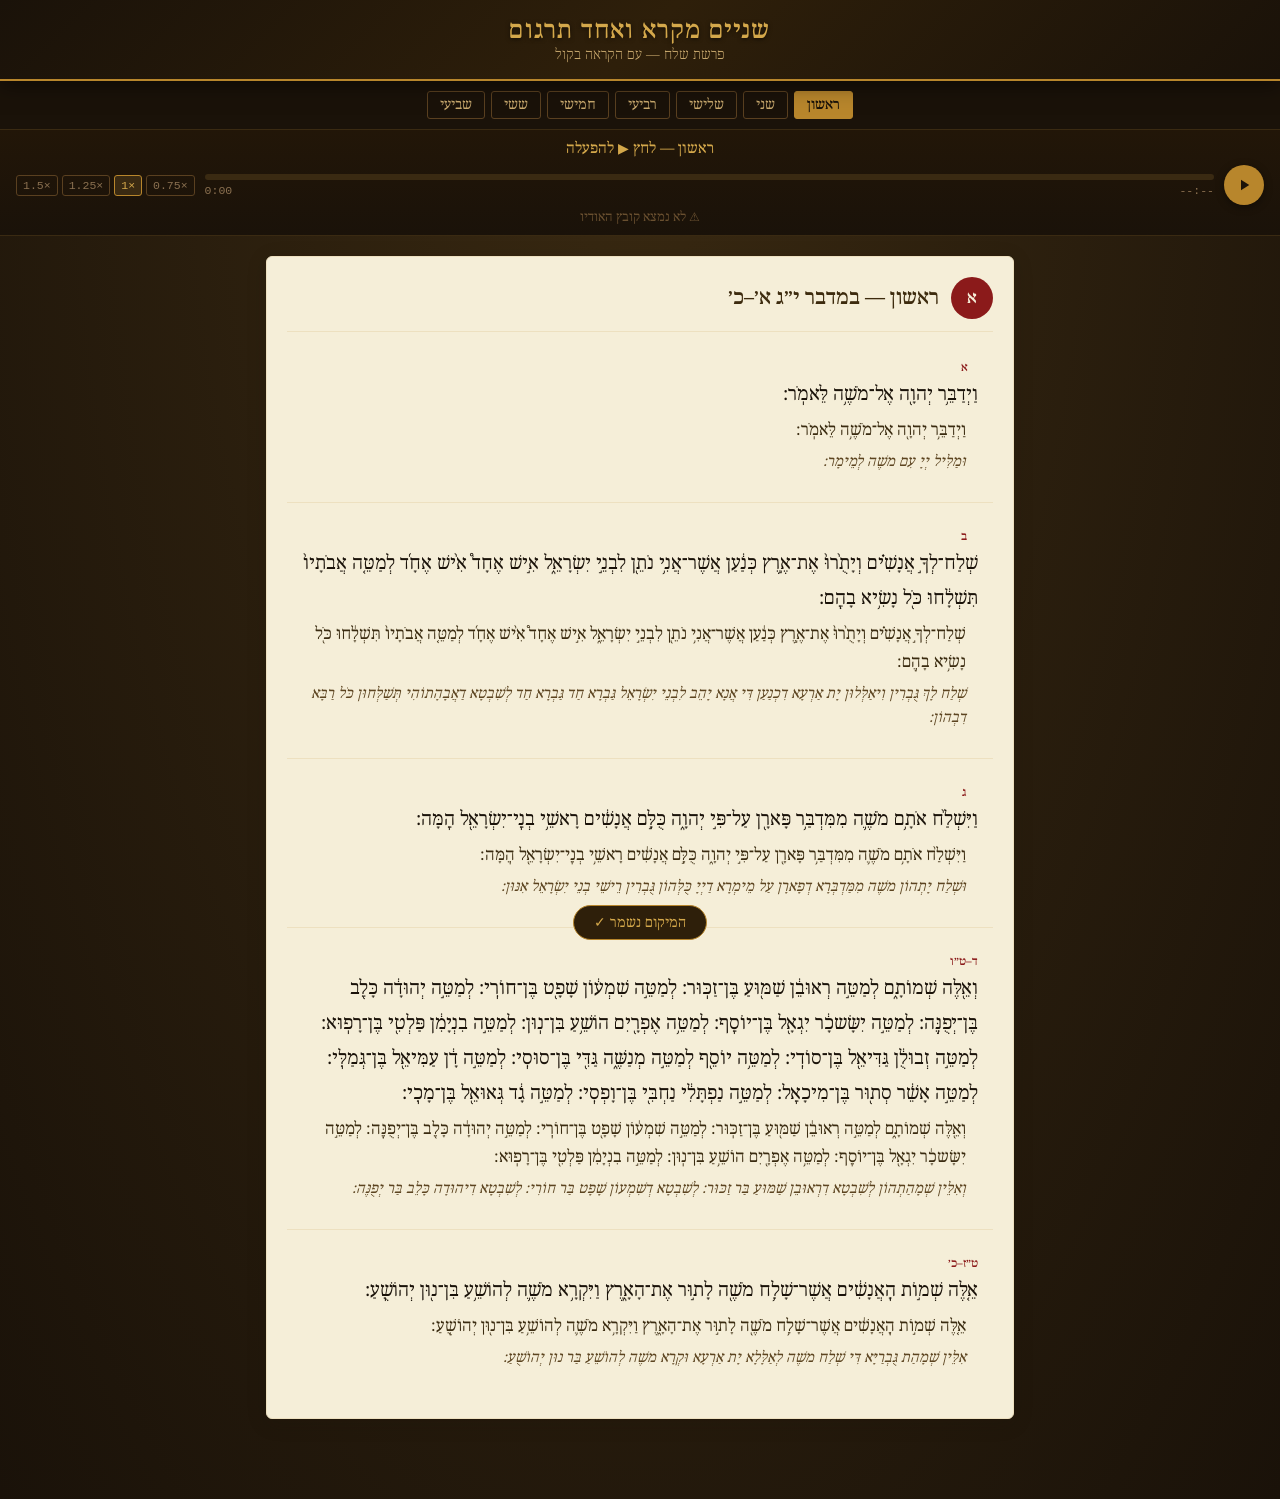
==== index.html @ 4407a615 "Rename shnayim-mikra-shelach.html to index.html" ====
<!DOCTYPE html>
<html lang="he" dir="rtl">
<head>
<meta charset="UTF-8">
<meta name="viewport" content="width=device-width, initial-scale=1.0">
<title>שניים מקרא — פרשת שלח</title>
<link rel="stylesheet" href="style.css">
</head>
<body>

<div class="site-header">
  <h1>שניים מקרא ואחד תרגום</h1>
  <div class="subtitle">פרשת שלח — עם הקראה בקול</div>
</div>

<div class="aliya-nav">
  <button class="aliya-btn active" onclick="selectAliya(1)">ראשון</button>
  <button class="aliya-btn" onclick="selectAliya(2)">שני</button>
  <button class="aliya-btn" onclick="selectAliya(3)">שלישי</button>
  <button class="aliya-btn" onclick="selectAliya(4)">רביעי</button>
  <button class="aliya-btn" onclick="selectAliya(5)">חמישי</button>
  <button class="aliya-btn" onclick="selectAliya(6)">ששי</button>
  <button class="aliya-btn" onclick="selectAliya(7)">שביעי</button>
</div>

<div class="player-bar">
  <div class="player-aliya-label" id="playerLabel">ראשון — לחץ להפעלה</div>
  <div class="player-controls">
    <button class="play-btn" id="playBtn" onclick="togglePlay()">
      <svg width="18" height="18" viewBox="0 0 24 24"><path d="M8 5v14l11-7z"/></svg>
    </button>
    <div class="progress-wrap">
      <div class="progress-track" id="progressTrack" onclick="seekAudio(event)">
        <div class="progress-fill" id="progressFill"></div>
      </div>
      <div class="time-display">
        <span id="currentTime">0:00</span>
        <span id="totalTime">--:--</span>
      </div>
    </div>
    <div class="speed-btns">
      <button class="speed-btn" data-speed="0.75" onclick="setSpeed(0.75)">0.75×</button>
      <button class="speed-btn active" data-speed="1" onclick="setSpeed(1)">1×</button>
      <button class="speed-btn" data-speed="1.25" onclick="setSpeed(1.25)">1.25×</button>
      <button class="speed-btn" data-speed="1.5" onclick="setSpeed(1.5)">1.5×</button>
    </div>
  </div>
  <div class="audio-status" id="audioStatus">בחר עלייה ולחץ על ▶ להתחיל</div>
</div>

<div class="content">

<!-- RISHON -->
<div class="aliya-section active" id="aliya-1">
  <div class="aliya-header">
    <div class="aliya-badge">א</div>
    <div class="aliya-title">ראשון — במדבר י״ג א׳–כ׳</div>
  </div>

  <div class="pasuk">
    <span class="pasuk-num">א</span>
    <div class="mikra-line">וַיְדַבֵּ֥ר יְהוָ֖ה אֶל־מֹשֶׁ֥ה לֵּאמֹֽר׃</div>
    <div class="mikra-line-2">וַיְדַבֵּ֥ר יְהוָ֖ה אֶל־מֹשֶׁ֥ה לֵּאמֹֽר׃</div>
    <div class="targum-line">וּמַלִּיל יְיָ עִם משֶׁה לְמֵימָר:</div>
  </div><div class="divider"></div>

  <div class="pasuk">
    <span class="pasuk-num">ב</span>
    <div class="mikra-line">שְׁלַח־לְךָ֣ אֲנָשִׁ֗ים וְיָתֻ֙רוּ֙ אֶת־אֶ֣רֶץ כְּנַ֔עַן אֲשֶׁר־אֲנִ֥י נֹתֵ֖ן לִבְנֵ֣י יִשְׂרָאֵ֑ל אִ֣ישׁ אֶחָד֩ אִ֨ישׁ אֶחָ֜ד לְמַטֵּ֤ה אֲבֹתָיו֙ תִּשְׁלָ֔חוּ כֹּ֖ל נָשִׂ֥יא בָהֶֽם׃</div>
    <div class="mikra-line-2">שְׁלַח־לְךָ֣ אֲנָשִׁ֗ים וְיָתֻ֙רוּ֙ אֶת־אֶ֣רֶץ כְּנַ֔עַן אֲשֶׁר־אֲנִ֥י נֹתֵ֖ן לִבְנֵ֣י יִשְׂרָאֵ֑ל אִ֣ישׁ אֶחָד֩ אִ֨ישׁ אֶחָ֜ד לְמַטֵּ֤ה אֲבֹתָיו֙ תִּשְׁלָ֔חוּ כֹּ֖ל נָשִׂ֥יא בָהֶֽם׃</div>
    <div class="targum-line">שְׁלַח לָךְ גֻּבְרִין וִיאַלְּלוּן יָת אַרְעָא דִכְנַעַן דִּי אֲנָא יָהֵב לִבְנֵי יִשְׂרָאֵל גַּבְרָא חַד גַּבְרָא חַד לְשִׁבְטָא דַאֲבָהָתוֹהִי תְּשַׁלְּחוּן כֹּל רַבָּא דִבְהוֹן:</div>
  </div><div class="divider"></div>

  <div class="pasuk">
    <span class="pasuk-num">ג</span>
    <div class="mikra-line">וַיִּשְׁלַ֨ח אֹתָ֥ם מֹשֶׁ֛ה מִמִּדְבַּ֥ר פָּארָ֖ן עַל־פִּ֣י יְהוָ֑ה כֻּלָּ֣ם אֲנָשִׁ֔ים רָאשֵׁ֥י בְנֵֽי־יִשְׂרָאֵ֖ל הֵֽמָּה׃</div>
    <div class="mikra-line-2">וַיִּשְׁלַ֨ח אֹתָ֥ם מֹשֶׁ֛ה מִמִּדְבַּ֥ר פָּארָ֖ן עַל־פִּ֣י יְהוָ֑ה כֻּלָּ֣ם אֲנָשִׁ֔ים רָאשֵׁ֥י בְנֵֽי־יִשְׂרָאֵ֖ל הֵֽמָּה׃</div>
    <div class="targum-line">וּשְׁלַח יָתְהוֹן משֶׁה מִמַּדְבְּרָא דְפָארָן עַל מֵימְרָא דַיְיָ כֻּלְּהוֹן גֻּבְרִין רֵישֵׁי בְנֵי יִשְׂרָאֵל אִנּוּן:</div>
  </div><div class="divider"></div>

  <div class="pasuk">
    <span class="pasuk-num">ד–ט״ו</span>
    <div class="mikra-line">וְאֵ֖לֶּה שְׁמוֹתָ֑ם לְמַטֵּ֣ה רְאוּבֵ֔ן שַׁמּ֖וּעַ בֶּן־זַכּֽוּר׃ לְמַטֵּ֣ה שִׁמְע֔וֹן שָׁפָ֖ט בֶּן־חוֹרִֽי׃ לְמַטֵּ֣ה יְהוּדָ֔ה כָּלֵ֖ב בֶּן־יְפֻנֶּֽה׃ לְמַטֵּ֣ה יִשָּׂשכָ֔ר יִגְאָ֖ל בֶּן־יוֹסֵֽף׃ לְמַטֵּ֥ה אֶפְרָ֖יִם הוֹשֵׁ֥עַ בִּן־נֽוּן׃ לְמַטֵּ֣ה בִנְיָמִ֔ן פַּלְטִ֖י בֶּן־רָפֽוּא׃ לְמַטֵּ֣ה זְבוּלֻ֔ן גַּדִּיאֵ֖ל בֶּן־סוֹדִֽי׃ לְמַטֵּ֥ה יוֹסֵ֖ף לְמַטֵּ֣ה מְנַשֶּׁ֑ה גַּדִּ֖י בֶּן־סוּסִֽי׃ לְמַטֵּ֣ה דָ֔ן עַמִּיאֵ֖ל בֶּן־גְּמַלִּֽי׃ לְמַטֵּ֣ה אָשֵׁ֔ר סְת֖וּר בֶּן־מִיכָאֵֽל׃ לְמַטֵּ֣ה נַפְתָּלִ֔י נַחְבִּ֖י בֶּן־וָפְסִֽי׃ לְמַטֵּ֣ה גָ֔ד גְּאוּאֵ֖ל בֶּן־מָכִֽי׃</div>
    <div class="mikra-line-2">וְאֵ֖לֶּה שְׁמוֹתָ֑ם לְמַטֵּ֣ה רְאוּבֵ֔ן שַׁמּ֖וּעַ בֶּן־זַכּֽוּר׃ לְמַטֵּ֣ה שִׁמְע֔וֹן שָׁפָ֖ט בֶּן־חוֹרִֽי׃ לְמַטֵּ֣ה יְהוּדָ֔ה כָּלֵ֖ב בֶּן־יְפֻנֶּֽה׃ לְמַטֵּ֣ה יִשָּׂשכָ֔ר יִגְאָ֖ל בֶּן־יוֹסֵֽף׃ לְמַטֵּ֥ה אֶפְרָ֖יִם הוֹשֵׁ֥עַ בִּן־נֽוּן׃ לְמַטֵּ֣ה בִנְיָמִ֔ן פַּלְטִ֖י בֶּן־רָפֽוּא׃</div>
    <div class="targum-line">וְאִלֵּין שְׁמָהַתְהוֹן לְשִׁבְטָא דִרְאוּבֵן שַׁמּוּעַ בַּר זַכּוּר: לְשִׁבְטָא דְשִׁמְעוֹן שָׁפָט בַּר חוֹרִי: לְשִׁבְטָא דִיהוּדָה כָּלֵב בַּר יְפֻנֶּה:</div>
  </div><div class="divider"></div>

  <div class="pasuk">
    <span class="pasuk-num">ט״ז–כ׳</span>
    <div class="mikra-line">אֵ֚לֶּה שְׁמ֣וֹת הָֽאֲנָשִׁ֔ים אֲשֶׁר־שָׁלַ֥ח מֹשֶׁ֖ה לָת֣וּר אֶת־הָאָ֑רֶץ וַיִּקְרָ֥א מֹשֶׁ֛ה לְהוֹשֵׁ֥עַ בִּן־נ֖וּן יְהוֹשֻֽׁעַ׃</div>
    <div class="mikra-line-2">אֵ֚לֶּה שְׁמ֣וֹת הָֽאֲנָשִׁ֔ים אֲשֶׁר־שָׁלַ֥ח מֹשֶׁ֖ה לָת֣וּר אֶת־הָאָ֑רֶץ וַיִּקְרָ֥א מֹשֶׁ֛ה לְהוֹשֵׁ֥עַ בִּן־נ֖וּן יְהוֹשֻֽׁעַ׃</div>
    <div class="targum-line">אִלֵּין שְׁמָהַת גֻּבְרַיָּא דִּי שְׁלַח משֶׁה לְאַלָּלָא יָת אַרְעָא וּקְרָא משֶׁה לְהוֹשֵׁעַ בַּר נוּן יְהוֹשֻׁעַ:</div>
  </div>
</div>

<!-- SHENI -->
<div class="aliya-section" id="aliya-2">
  <div class="aliya-header">
    <div class="aliya-badge">ב</div>
    <div class="aliya-title">שני — במדבר י״ג כ״א–ל״ג</div>
  </div>
  <div class="pasuk">
    <span class="pasuk-num">כ״א</span>
    <div class="mikra-line">וַֽיַּעֲל֖וּ וַיָּתֻ֣רוּ אֶת־הָאָ֑רֶץ מִמִּדְבַּר־צִ֥ן עַד־רְחֹ֖ב לְבֹ֥א חֲמָֽת׃</div>
    <div class="mikra-line-2">וַֽיַּעֲל֖וּ וַיָּתֻ֣רוּ אֶת־הָאָ֑רֶץ מִמִּדְבַּר־צִ֥ן עַד־רְחֹ֖ב לְבֹ֥א חֲמָֽת׃</div>
    <div class="targum-line">וּסְלִיקוּ וְאַלִּילוּ יָת אַרְעָא מִמַּדבְּרָא דְצִין עַד רְחוֹב לִמְטֵי חֲמָת:</div>
  </div><div class="divider"></div>
  <div class="pasuk">
    <span class="pasuk-num">כ״ב–כ״ד</span>
    <div class="mikra-line">וַיַּעֲל֣וּ בַנֶּגֶב֮ וַיָּבֹ֣א עַד־חֶבְרוֹן֒ וְשָׁ֤ם אֲחִימַן֙ שֵׁשַׁ֣י וְתַלְמַ֔י יְלִידֵ֖י הָעֲנָ֑ק וְחֶבְר֗וֹן שֶׁ֤בַע שָׁנִים֙ נִבְנְתָ֔ה לִפְנֵ֖י צֹ֥עַן מִצְרָֽיִם׃</div>
    <div class="mikra-line-2">וַיַּעֲל֣וּ בַנֶּגֶב֮ וַיָּבֹ֣א עַד־חֶבְרוֹן֒ וְשָׁ֤ם אֲחִימַן֙ שֵׁשַׁ֣י וְתַלְמַ֔י יְלִידֵ֖י הָעֲנָ֑ק וְחֶבְר֗וֹן שֶׁ֤בַע שָׁנִים֙ נִבְנְתָ֔ה לִפְנֵ֖י צֹ֥עַן מִצְרָֽיִם׃</div>
    <div class="targum-line">וּסְלִיקוּ בִדְרוֹמָא וַאֲתָא עַד חֶבְרוֹן וְתַמָּן אֲחִימָן שֵׁשַׁי וְתַלְמַי בְּנֵי גִּבָּרַיָּא וְחֶבְרוֹן שְׁבַע שְׁנִין אִתְבְּנִיאַת קֳדָם טָנַס דְּמִצְרָיִם:</div>
  </div><div class="divider"></div>
  <div class="pasuk">
    <span class="pasuk-num">כ״ה–ל״ג</span>
    <div class="mikra-line">וַיָּשֻׁ֖בוּ מִתּ֣וּר הָאָ֑רֶץ מִקֵּ֖ץ אַרְבָּעִ֥ים יֽוֹם׃ וַיֵּלְכ֡וּ וַיָּבֹאוּ֩ אֶל־מֹשֶׁ֨ה וְאֶֽל־אַהֲרֹ֜ן... וַיְסַפְּרוּ־לוֹ֙ וַיֹּ֣אמְר֔וּ בָּ֕אנוּ אֶל־הָאָ֖רֶץ אֲשֶׁ֣ר שְׁלַחְתָּ֑נוּ וְ֠גַם זָבַ֨ת חָלָ֥ב וּדְבַ֛שׁ הִ֖וא וְזֶה־פִּרְיָֽהּ׃</div>
    <div class="mikra-line-2">וַיָּשֻׁ֖בוּ מִתּ֣וּר הָאָ֑רֶץ מִקֵּ֖ץ אַרְבָּעִ֥ים יֽוֹם׃</div>
    <div class="targum-line">וְתָבוּ מִלְּאַלָּלָא יָת אַרְעָא מִסּוֹף אַרְבְּעִין יוֹמִין:</div>
  </div>
</div>

<!-- SHLISHI -->
<div class="aliya-section" id="aliya-3">
  <div class="aliya-header">
    <div class="aliya-badge">ג</div>
    <div class="aliya-title">שלישי — במדבר י״ד א׳–כ״ה</div>
  </div>
  <div class="pasuk">
    <span class="pasuk-num">א–ה</span>
    <div class="mikra-line">וַתִּשָּׂא֙ כָּל־הָ֣עֵדָ֔ה וַֽיִּתְּנ֖וּ אֶת־קוֹלָ֑ם וַיִּבְכּ֥וּ הָעָ֖ם בַּלַּ֥יְלָה הַהֽוּא׃ וַיִּלֹּ֙נוּ֙ עַל־מֹשֶׁ֣ה וְעַֽל־אַהֲרֹ֔ן כֹּ֖ל בְּנֵ֣י יִשְׂרָאֵ֑ל...</div>
    <div class="mikra-line-2">וַתִּשָּׂא֙ כָּל־הָ֣עֵדָ֔ה וַֽיִּתְּנ֖וּ אֶת־קוֹלָ֑ם וַיִּבְכּ֥וּ הָעָ֖ם בַּלַּ֥יְלָה הַהֽוּא׃</div>
    <div class="targum-line">וַאֲרִימַת כָּל כְּנִשְׁתָּא וִיהָבוּ יָת קָלְהוֹן וּבְכוֹ עַמָּא בְּלֵילְיָא הַהוּא:</div>
  </div><div class="divider"></div>
  <div class="pasuk">
    <span class="pasuk-num">ו–י</span>
    <div class="mikra-line">וִיהוֹשֻׁ֣עַ בִּן־נ֗וּן וְכָלֵב֙ בֶּן־יְפֻנֶּ֔ה מִן־הַתָּרִ֖ים אֶת־הָאָ֑רֶץ קָרְע֖וּ בִּגְדֵיהֶֽם׃ וַיֹּ֣אמְר֔וּ אֶל־כָּל־עֲדַ֥ת בְּנֵֽי־יִשְׂרָאֵ֖ל לֵאמֹ֑ר הָאָ֗רֶץ אֲשֶׁ֨ר עָבַ֤רְנוּ בָהּ֙ לָת֣וּר אֹתָ֔הּ טוֹבָ֥ה הָאָ֖רֶץ מְאֹ֥ד מְאֹֽד׃</div>
    <div class="mikra-line-2">וִיהוֹשֻׁ֣עַ בִּן־נ֗וּן וְכָלֵב֙ בֶּן־יְפֻנֶּ֔ה מִן־הַתָּרִ֖ים אֶת־הָאָ֑רֶץ קָרְע֖וּ בִּגְדֵיהֶֽם׃</div>
    <div class="targum-line">וִיהוֹשֻׁעַ בַּר נוּן וְכָלֵב בַּר יְפֻנֶּה מִן מְאַלֲּלֵי יָת אַרְעָא בְּזָעוּ לְבוּשֵׁיהוֹן:</div>
  </div><div class="divider"></div>
  <div class="pasuk">
    <span class="pasuk-num">ח–כ״ה</span>
    <div class="mikra-line">אִם־חָפֵ֥ץ בָּ֙נוּ֙ יְהוָ֔ה וְהֵבִ֤יא אֹתָ֙נוּ֙ אֶל־הָאָ֣רֶץ הַזֹּ֔את וּנְתָנָ֖הּ לָ֑נוּ אֶ֕רֶץ אֲשֶׁר־הִ֛וא זָבַ֥ת חָלָ֖ב וּדְבָֽשׁ׃ אַ֣ךְ בַּֽיהוָה֮ אַל־תִּמְרֹדוּ֒ וְאַתֶּ֗ם אַל־תִּֽירְאוּ֙ אֶת־עַ֣ם הָאָ֔רֶץ כִּ֥י לַחְמֵ֖נוּ הֵ֑ם...</div>
    <div class="mikra-line-2">אִם־חָפֵ֥ץ בָּ֙נוּ֙ יְהוָ֔ה וְהֵבִ֤יא אֹתָ֙נוּ֙ אֶל־הָאָ֣רֶץ הַזֹּ֔את...</div>
    <div class="targum-line">אִם רַעֲוָא בָנָא קֳדָם יְיָ וְיָעֵל יָתָנָא לְאַרְעָא הָדָא...</div>
  </div>
</div>

<!-- REVI'I -->
<div class="aliya-section" id="aliya-4">
  <div class="aliya-header">
    <div class="aliya-badge">ד</div>
    <div class="aliya-title">רביעי — במדבר י״ד כ״ו–ל״ח</div>
  </div>
  <div class="pasuk">
    <span class="pasuk-num">כ״ו–ל״ה</span>
    <div class="mikra-line">וַיְדַבֵּ֣ר יְהוָ֔ה אֶל־מֹשֶׁ֥ה וְאֶֽל־אַהֲרֹ֖ן לֵאמֹֽר׃ עַד־מָתַ֗י לָעֵדָ֤ה הָֽרָעָה֙ הַזֹּ֔את אֲשֶׁ֛ר הֵ֥מָּה מַלִּינִ֖ים עָלָ֑י... בַּמִּדְבָּ֣ר הַ֠זֶּה יִפְּל֨וּ פִגְרֵיכֶ֜ם...</div>
    <div class="mikra-line-2">וַיְדַבֵּ֣ר יְהוָ֔ה אֶל־מֹשֶׁ֥ה וְאֶֽל־אַהֲרֹ֖ן לֵאמֹֽר׃</div>
    <div class="targum-line">וּמַלִּיל יְיָ עִם משֶׁה וְעִם אַהֲרֹן לְמֵימַר:</div>
  </div><div class="divider"></div>
  <div class="pasuk">
    <span class="pasuk-num">ל״ו–ל״ח</span>
    <div class="mikra-line">וְהָ֣אֲנָשִׁ֔ים אֲשֶׁר־שָׁלַ֥ח מֹשֶׁ֖ה לָת֣וּר אֶת־הָאָ֑רֶץ וַיָּמֻ֙תוּ֙ הָֽאֲנָשִׁ֔ים מוֹצִאֵ֥י דִבַּת־הָאָ֖רֶץ רָעָ֑ה בַּמַּגֵּפָ֖ה לִפְנֵ֥י יְהוָֽה׃ וִיהוֹשֻׁ֣עַ בִּן־נ֔וּן וְכָלֵ֖ב בֶּן־יְפֻנֶּ֑ה חָיוּ֙ מִן־הָאֲנָשִׁ֣ים הָהֵ֔ם הַֽהֹלְכִ֖ים לָת֥וּר אֶת־הָאָֽרֶץ׃</div>
    <div class="mikra-line-2">וַיָּמֻ֙תוּ֙ הָֽאֲנָשִׁ֔ים מוֹצִאֵ֥י דִבַּת־הָאָ֖רֶץ רָעָ֑ה בַּמַּגֵּפָ֖ה לִפְנֵ֥י יְהוָֽה׃</div>
    <div class="targum-line">וּמִיתוּ גֻּבְרַיָּא דְּאַפִּיקוּ שׁוּם בִּישׁ עַל אַרְעָא בְּמוֹתָנָא קֳדָם יְיָ:</div>
  </div>
</div>

<!-- CHAMISHI -->
<div class="aliya-section" id="aliya-5">
  <div class="aliya-header">
    <div class="aliya-badge">ה</div>
    <div class="aliya-title">חמישי — במדבר י״ד ל״ט — ט״ו כ״ד</div>
  </div>
  <div class="pasuk">
    <span class="pasuk-num">ל״ט–מ״ה</span>
    <div class="mikra-line">וַיְדַבֵּ֣ר מֹשֶׁ֔ה אֶת־הַדְּבָרִ֖ים הָאֵ֑לֶּה אֶל־כָּל־בְּנֵ֣י יִשְׂרָאֵ֔ל וַיִּתְאַבְּל֥וּ הָעָ֖ם מְאֹֽד׃... וַיַּעְפִּ֗לוּ לַעֲלוֹת֙ אֶל־רֹ֣אשׁ הָהָ֔ר וַאֲר֤וֹן בְּרִית־יְהוָה֙ וּמֹשֶׁ֔ה לֹא־מָ֖שׁוּ מִקֶּ֥רֶב הַֽמַּחֲנֶֽה׃</div>
    <div class="mikra-line-2">וַיְדַבֵּ֣ר מֹשֶׁ֔ה אֶת־הַדְּבָרִ֖ים הָאֵ֑לֶּה אֶל־כָּל־בְּנֵ֣י יִשְׂרָאֵ֔ל...</div>
    <div class="targum-line">וְמַלֵּיל משֶׁה יָת פִּתְגָמַיָּא הָאִלֵּין עִם כָּל בְּנֵי יִשְׂרָאֵל...</div>
  </div>
</div>

<!-- SHISHI -->
<div class="aliya-section" id="aliya-6">
  <div class="aliya-header">
    <div class="aliya-badge">ו</div>
    <div class="aliya-title">ששי — במדבר ט״ו א׳–ט״ז</div>
  </div>
  <div class="pasuk">
    <span class="pasuk-num">א–ג</span>
    <div class="mikra-line">וַיְדַבֵּ֥ר יְהוָ֖ה אֶל־מֹשֶׁ֥ה לֵּאמֹֽר׃ דַּבֵּ֞ר אֶל־בְּנֵ֣י יִשְׂרָאֵ֗ל וְאָמַרְתָּ֤ אֲלֵהֶם֙ כִּ֣י תָבֹ֔אוּ אֶל־אֶ֣רֶץ מוֹשְׁבֹתֵיכֶ֔ם אֲשֶׁ֥ר אֲנִ֖י נֹתֵ֣ן לָכֶ֑ם׃</div>
    <div class="mikra-line-2">וַיְדַבֵּ֥ר יְהוָ֖ה אֶל־מֹשֶׁ֥ה לֵּאמֹֽר׃ דַּבֵּ֞ר אֶל־בְּנֵ֣י יִשְׂרָאֵ֗ל...</div>
    <div class="targum-line">וּמַלִּיל יְיָ עִם משֶׁה לְמֵימַר: מַלֵּיל עִם בְּנֵי יִשְׂרָאֵל וְתֵימַר לְהוֹן אֲרֵי תֵעֲלוּן לְאַרְעָא דְּמוֹתְּבֵיכוֹן דַּאֲנָא יָהֵב לְכוֹן:</div>
  </div>
</div>

<!-- SHEVI'I -->
<div class="aliya-section" id="aliya-7">
  <div class="aliya-header">
    <div class="aliya-badge">ז</div>
    <div class="aliya-title">שביעי — במדבר ט״ו י״ז–מ״א</div>
  </div>
  <div class="pasuk">
    <span class="pasuk-num">ל״ז–מ״א</span>
    <div class="mikra-line">וַיֹּ֥אמֶר יְהוָ֖ה אֶל־מֹשֶׁ֥ה לֵּאמֹֽר׃ דַּבֵּר֙ אֶל־בְּנֵ֣י יִשְׂרָאֵ֔ל וְאָמַרְתָּ֣ אֲלֵהֶ֔ם וְעָשׂ֨וּ לָהֶ֥ם צִיצִ֛ת עַל־כַּנְפֵ֥י בִגְדֵיהֶ֖ם לְדֹרֹתָ֑ם... אֲנִ֞י יְהוָ֣ה אֱלֹהֵיכֶ֗ם אֲשֶׁ֨ר הוֹצֵ֤אתִי אֶתְכֶם֙ מֵאֶ֣רֶץ מִצְרַ֔יִם לִהְי֥וֹת לָכֶ֖ם לֵאלֹהִ֑ים אֲנִ֖י יְהוָ֥ה אֱלֹהֵיכֶֽם׃</div>
    <div class="mikra-line-2">וַיֹּ֥אמֶר יְהוָ֖ה אֶל־מֹשֶׁ֥ה לֵּאמֹֽר׃ דַּבֵּר֙ אֶל־בְּנֵ֣י יִשְׂרָאֵ֔ל וְעָשׂ֨וּ לָהֶ֥ם צִיצִ֛ת...</div>
    <div class="targum-line">וַאֲמַר יְיָ לְמשֶׁה לְמֵימַר: מַלֵּיל עִם בְּנֵי יִשְׂרָאֵל וְתֵימַר לְהוֹן וְיַעְבְּדוּן לְהוֹן צִיצִית...</div>
  </div>
</div>

</div><!-- /content -->

<div class="toast" id="toast">המיקום נשמר ✓</div>

<audio id="audioEl" preload="none"></audio>

<script src="app.js"></script>
</body>
</html>
---- style.css ----
@import url('https://fonts.googleapis.com/css2?family=Frank+Ruhl+Libre:wght@300;400;500;700&family=Noto+Serif+Hebrew:wght@300;400;600&display=swap');

:root {
  --parchment: #F5EED8;
  --parchment-dark: #EDE0C0;
  --ink: #1A1209;
  --ink-mid: #3D2B0E;
  --gold: #B8862C;
  --gold-light: #D4A84B;
  --crimson: #8B1A1A;
  --shadow: rgba(26,18,9,0.15);
}

* { box-sizing: border-box; margin: 0; padding: 0; }

body {
  background: #2A1F0E;
  background-image: radial-gradient(ellipse at top, #3A2A12 0%, #1A1209 100%);
  min-height: 100vh;
  font-family: 'Noto Serif Hebrew', 'Frank Ruhl Libre', serif;
  color: var(--ink);
}

/* HEADER */
.site-header {
  background: linear-gradient(135deg, #1A1209 0%, #2E1F0A 50%, #1A1209 100%);
  border-bottom: 2px solid var(--gold);
  padding: 16px 20px;
  text-align: center;
  position: sticky;
  top: 0;
  z-index: 100;
  box-shadow: 0 4px 20px rgba(0,0,0,0.5);
}

.site-header h1 {
  color: var(--gold-light);
  font-size: 1.5rem;
  font-weight: 600;
  letter-spacing: 0.05em;
  text-shadow: 0 1px 4px rgba(0,0,0,0.6);
}

.site-header .subtitle {
  color: #C9A96E;
  font-size: 0.85rem;
  margin-top: 2px;
  font-weight: 300;
}

/* ALIYA NAV */
.aliya-nav {
  display: flex;
  justify-content: center;
  gap: 6px;
  flex-wrap: wrap;
  padding: 10px 16px;
  background: #1A1209;
  border-bottom: 1px solid #3A2A12;
}

.aliya-btn {
  background: transparent;
  border: 1px solid #5A4020;
  color: #C9A96E;
  padding: 5px 12px;
  border-radius: 3px;
  cursor: pointer;
  font-family: inherit;
  font-size: 0.85rem;
  transition: all 0.2s;
}

.aliya-btn:hover {
  background: #2E1F0A;
  border-color: var(--gold);
  color: var(--gold-light);
}

.aliya-btn.active {
  background: var(--gold);
  border-color: var(--gold);
  color: #1A1209;
  font-weight: 600;
}

/* AUDIO PLAYER */
.player-bar {
  background: linear-gradient(180deg, #221608 0%, #1A1209 100%);
  border-bottom: 1px solid #3A2A12;
  padding: 10px 16px;
  position: sticky;
  top: 80px;
  z-index: 90;
}

.player-aliya-label {
  color: var(--gold-light);
  font-size: 0.9rem;
  font-weight: 500;
  margin-bottom: 8px;
  text-align: center;
}

.player-controls {
  display: flex;
  align-items: center;
  gap: 10px;
}

.play-btn {
  width: 40px;
  height: 40px;
  border-radius: 50%;
  background: var(--gold);
  border: none;
  cursor: pointer;
  display: flex;
  align-items: center;
  justify-content: center;
  flex-shrink: 0;
  transition: all 0.2s;
  box-shadow: 0 2px 8px rgba(0,0,0,0.4);
}

.play-btn:hover { background: var(--gold-light); transform: scale(1.05); }
.play-btn:active { transform: scale(0.95); }

.play-btn svg { fill: #1A1209; }

.progress-wrap {
  flex: 1;
  display: flex;
  flex-direction: column;
  gap: 4px;
}

.progress-track {
  width: 100%;
  height: 6px;
  background: #3A2A12;
  border-radius: 3px;
  cursor: pointer;
  position: relative;
}

.progress-fill {
  height: 100%;
  background: linear-gradient(90deg, var(--gold), var(--gold-light));
  border-radius: 3px;
  width: 0%;
  transition: width 0.1s linear;
  pointer-events: none;
}

.time-display {
  display: flex;
  justify-content: space-between;
  color: #8A7050;
  font-size: 0.72rem;
  font-family: monospace;
  direction: ltr;
}

.speed-btns {
  display: flex;
  gap: 4px;
  flex-shrink: 0;
}

.speed-btn {
  background: transparent;
  border: 1px solid #5A4020;
  color: #8A7050;
  padding: 3px 6px;
  border-radius: 3px;
  cursor: pointer;
  font-size: 0.72rem;
  font-family: monospace;
  direction: ltr;
  transition: all 0.2s;
}

.speed-btn.active, .speed-btn:hover {
  background: #3A2A12;
  border-color: var(--gold);
  color: var(--gold-light);
}

.audio-status {
  text-align: center;
  color: #6A5030;
  font-size: 0.78rem;
  margin-top: 4px;
}

/* CONTENT */
.content {
  max-width: 780px;
  margin: 0 auto;
  padding: 20px 16px 60px;
}

.aliya-section {
  display: none;
  background: var(--parchment);
  border-radius: 6px;
  padding: 20px;
  margin-bottom: 20px;
  box-shadow: 0 4px 20px var(--shadow);
  border: 1px solid var(--parchment-dark);
  position: relative;
}

.aliya-section.active { display: block; }

.aliya-header {
  display: flex;
  align-items: center;
  gap: 12px;
  margin-bottom: 16px;
  padding-bottom: 12px;
  border-bottom: 1px solid var(--parchment-dark);
}

.aliya-badge {
  width: 42px;
  height: 42px;
  border-radius: 50%;
  background: var(--crimson);
  color: #F5EED8;
  display: flex;
  align-items: center;
  justify-content: center;
  font-weight: 700;
  font-size: 1rem;
  flex-shrink: 0;
}

.aliya-title {
  font-size: 1.25rem;
  font-weight: 600;
  color: var(--ink-mid);
}

/* PASUK */
.pasuk {
  margin-bottom: 18px;
  padding: 10px 12px;
  border-right: 3px solid transparent;
  border-radius: 3px;
  transition: border-color 0.2s, background 0.2s;
}

.pasuk:hover {
  background: rgba(184,134,44,0.06);
  border-right-color: var(--gold-light);
}

.pasuk-num {
  display: inline-block;
  width: 28px;
  height: 20px;
  line-height: 20px;
  text-align: center;
  font-size: 0.7rem;
  color: var(--crimson);
  font-weight: 600;
  vertical-align: middle;
  margin-left: 4px;
}

.mikra-line {
  font-size: 1.15rem;
  line-height: 1.9;
  color: var(--ink);
  margin-bottom: 4px;
}

.mikra-line-2 {
  font-size: 1.0rem;
  line-height: 1.8;
  color: #3A2B10;
  margin-bottom: 4px;
  padding-right: 12px;
}

.targum-line {
  font-size: 0.88rem;
  line-height: 1.7;
  color: #5C4420;
  padding-right: 12px;
  font-style: italic;
}

.divider {
  height: 1px;
  background: var(--parchment-dark);
  margin: 14px 0;
}

/* Badges for aliyot colors */
.aliya-section:nth-child(1) .aliya-badge { background: #8B1A1A; }
.aliya-section:nth-child(2) .aliya-badge { background: #1A5C8B; }
.aliya-section:nth-child(3) .aliya-badge { background: #1A7A3A; }
.aliya-section:nth-child(4) .aliya-badge { background: #6B2D8B; }
.aliya-section:nth-child(5) .aliya-badge { background: #8B5E1A; }
.aliya-section:nth-child(6) .aliya-badge { background: #1A6B6B; }
.aliya-section:nth-child(7) .aliya-badge { background: #4A1A8B; }

/* Saved position toast */
.toast {
  position: fixed;
  bottom: 20px;
  left: 50%;
  transform: translateX(-50%) translateY(60px);
  background: #2E1F0A;
  border: 1px solid var(--gold);
  color: var(--gold-light);
  padding: 8px 20px;
  border-radius: 20px;
  font-size: 0.85rem;
  transition: transform 0.3s;
  z-index: 200;
  white-space: nowrap;
}
.toast.show { transform: translateX(-50%) translateY(0); }

/* Auto-play badge */
.auto-badge {
  position: absolute;
  top: 12px;
  left: 12px;
  background: rgba(26,122,58,0.15);
  border: 1px solid rgba(26,122,58,0.4);
  color: #1A7A3A;
  font-size: 0.7rem;
  padding: 2px 8px;
  border-radius: 10px;
}

@media (max-width: 480px) {
  .mikra-line { font-size: 1.05rem; }
  .speed-btns { display: none; }
}
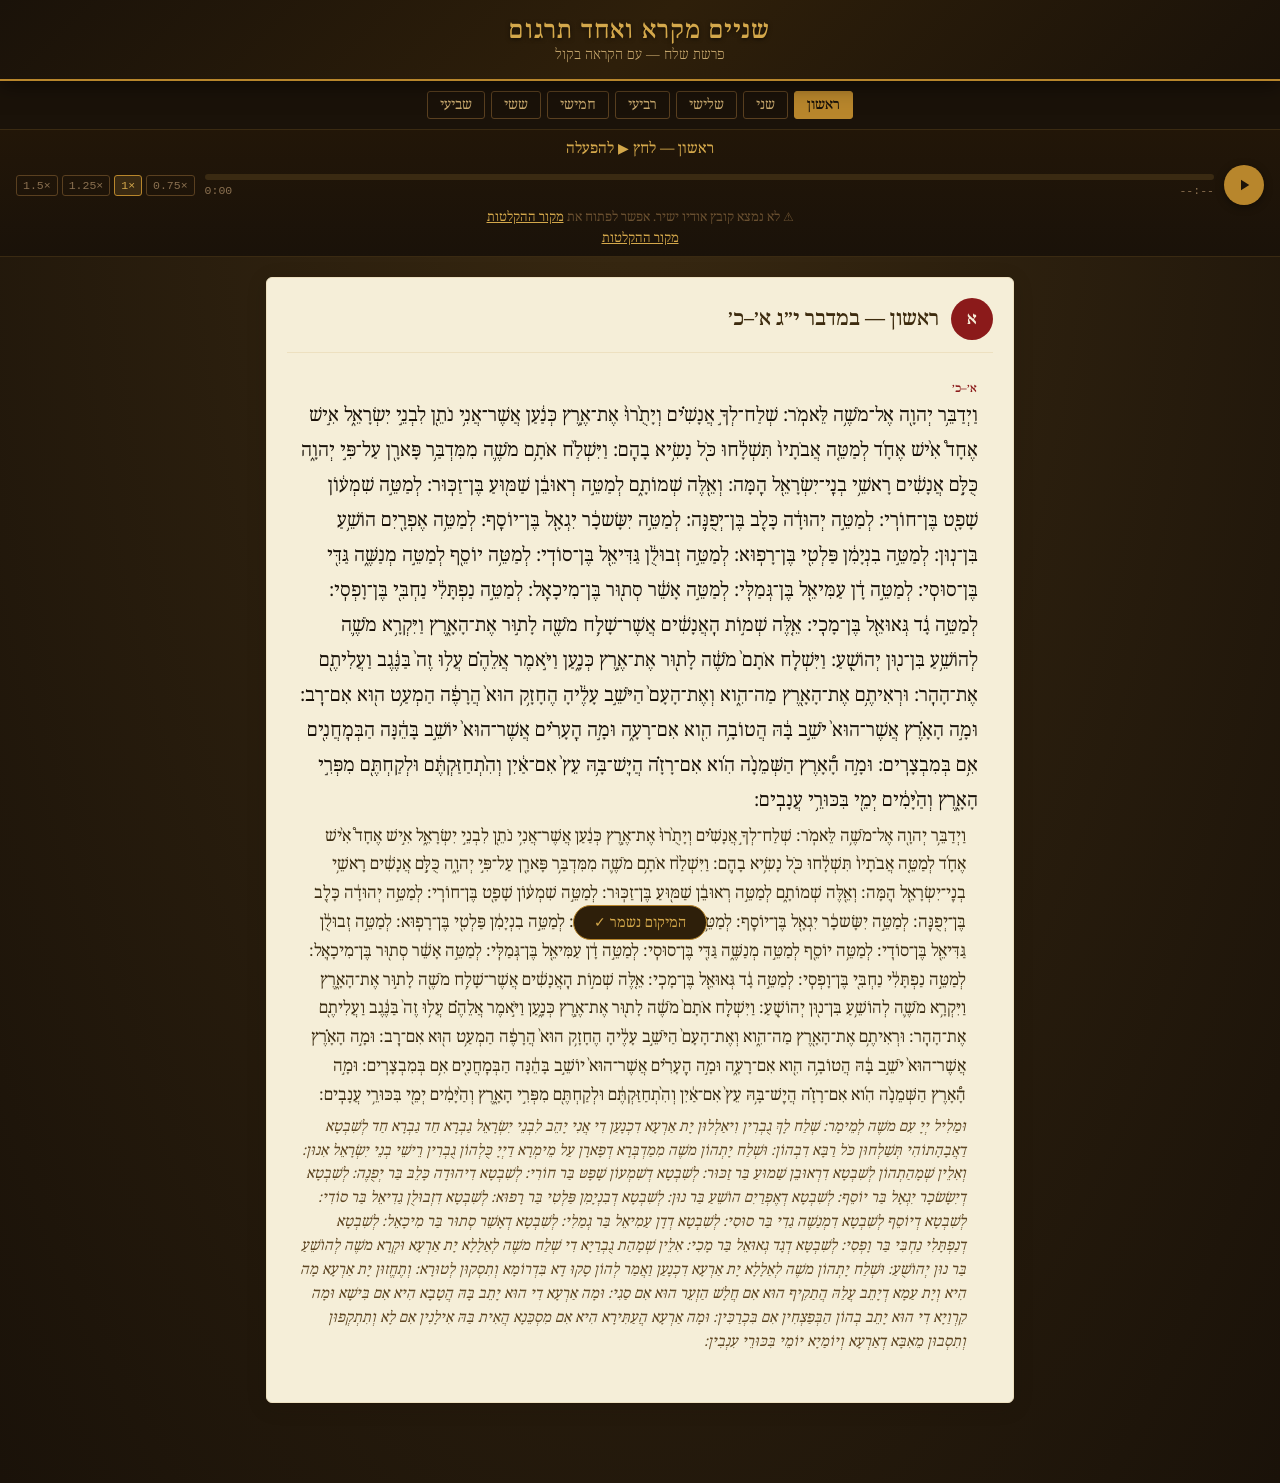
==== commit 07588998: "fix: complete Shelach text and improve audio fallback" ====
--- a/index.html
+++ b/index.html
@@ -46,164 +46,106 @@
     </div>
   </div>
   <div class="audio-status" id="audioStatus">בחר עלייה ולחץ על ▶ להתחיל</div>
+  <div class="audio-source"><a href="https://kolavrohom.com/0-shnayim-mikra/37-Shelach.html" target="_blank" rel="noopener noreferrer">מקור ההקלטות</a></div>
 </div>
 
 <div class="content">
 
-<!-- RISHON -->
+<!-- ראשון -->
 <div class="aliya-section active" id="aliya-1">
   <div class="aliya-header">
     <div class="aliya-badge">א</div>
     <div class="aliya-title">ראשון — במדבר י״ג א׳–כ׳</div>
   </div>
-
   <div class="pasuk">
-    <span class="pasuk-num">א</span>
-    <div class="mikra-line">וַיְדַבֵּ֥ר יְהוָ֖ה אֶל־מֹשֶׁ֥ה לֵּאמֹֽר׃</div>
-    <div class="mikra-line-2">וַיְדַבֵּ֥ר יְהוָ֖ה אֶל־מֹשֶׁ֥ה לֵּאמֹֽר׃</div>
-    <div class="targum-line">וּמַלִּיל יְיָ עִם משֶׁה לְמֵימָר:</div>
-  </div><div class="divider"></div>
-
-  <div class="pasuk">
-    <span class="pasuk-num">ב</span>
-    <div class="mikra-line">שְׁלַח־לְךָ֣ אֲנָשִׁ֗ים וְיָתֻ֙רוּ֙ אֶת־אֶ֣רֶץ כְּנַ֔עַן אֲשֶׁר־אֲנִ֥י נֹתֵ֖ן לִבְנֵ֣י יִשְׂרָאֵ֑ל אִ֣ישׁ אֶחָד֩ אִ֨ישׁ אֶחָ֜ד לְמַטֵּ֤ה אֲבֹתָיו֙ תִּשְׁלָ֔חוּ כֹּ֖ל נָשִׂ֥יא בָהֶֽם׃</div>
-    <div class="mikra-line-2">שְׁלַח־לְךָ֣ אֲנָשִׁ֗ים וְיָתֻ֙רוּ֙ אֶת־אֶ֣רֶץ כְּנַ֔עַן אֲשֶׁר־אֲנִ֥י נֹתֵ֖ן לִבְנֵ֣י יִשְׂרָאֵ֑ל אִ֣ישׁ אֶחָד֩ אִ֨ישׁ אֶחָ֜ד לְמַטֵּ֤ה אֲבֹתָיו֙ תִּשְׁלָ֔חוּ כֹּ֖ל נָשִׂ֥יא בָהֶֽם׃</div>
-    <div class="targum-line">שְׁלַח לָךְ גֻּבְרִין וִיאַלְּלוּן יָת אַרְעָא דִכְנַעַן דִּי אֲנָא יָהֵב לִבְנֵי יִשְׂרָאֵל גַּבְרָא חַד גַּבְרָא חַד לְשִׁבְטָא דַאֲבָהָתוֹהִי תְּשַׁלְּחוּן כֹּל רַבָּא דִבְהוֹן:</div>
-  </div><div class="divider"></div>
-
-  <div class="pasuk">
-    <span class="pasuk-num">ג</span>
-    <div class="mikra-line">וַיִּשְׁלַ֨ח אֹתָ֥ם מֹשֶׁ֛ה מִמִּדְבַּ֥ר פָּארָ֖ן עַל־פִּ֣י יְהוָ֑ה כֻּלָּ֣ם אֲנָשִׁ֔ים רָאשֵׁ֥י בְנֵֽי־יִשְׂרָאֵ֖ל הֵֽמָּה׃</div>
-    <div class="mikra-line-2">וַיִּשְׁלַ֨ח אֹתָ֥ם מֹשֶׁ֛ה מִמִּדְבַּ֥ר פָּארָ֖ן עַל־פִּ֣י יְהוָ֑ה כֻּלָּ֣ם אֲנָשִׁ֔ים רָאשֵׁ֥י בְנֵֽי־יִשְׂרָאֵ֖ל הֵֽמָּה׃</div>
-    <div class="targum-line">וּשְׁלַח יָתְהוֹן משֶׁה מִמַּדְבְּרָא דְפָארָן עַל מֵימְרָא דַיְיָ כֻּלְּהוֹן גֻּבְרִין רֵישֵׁי בְנֵי יִשְׂרָאֵל אִנּוּן:</div>
-  </div><div class="divider"></div>
-
-  <div class="pasuk">
-    <span class="pasuk-num">ד–ט״ו</span>
-    <div class="mikra-line">וְאֵ֖לֶּה שְׁמוֹתָ֑ם לְמַטֵּ֣ה רְאוּבֵ֔ן שַׁמּ֖וּעַ בֶּן־זַכּֽוּר׃ לְמַטֵּ֣ה שִׁמְע֔וֹן שָׁפָ֖ט בֶּן־חוֹרִֽי׃ לְמַטֵּ֣ה יְהוּדָ֔ה כָּלֵ֖ב בֶּן־יְפֻנֶּֽה׃ לְמַטֵּ֣ה יִשָּׂשכָ֔ר יִגְאָ֖ל בֶּן־יוֹסֵֽף׃ לְמַטֵּ֥ה אֶפְרָ֖יִם הוֹשֵׁ֥עַ בִּן־נֽוּן׃ לְמַטֵּ֣ה בִנְיָמִ֔ן פַּלְטִ֖י בֶּן־רָפֽוּא׃ לְמַטֵּ֣ה זְבוּלֻ֔ן גַּדִּיאֵ֖ל בֶּן־סוֹדִֽי׃ לְמַטֵּ֥ה יוֹסֵ֖ף לְמַטֵּ֣ה מְנַשֶּׁ֑ה גַּדִּ֖י בֶּן־סוּסִֽי׃ לְמַטֵּ֣ה דָ֔ן עַמִּיאֵ֖ל בֶּן־גְּמַלִּֽי׃ לְמַטֵּ֣ה אָשֵׁ֔ר סְת֖וּר בֶּן־מִיכָאֵֽל׃ לְמַטֵּ֣ה נַפְתָּלִ֔י נַחְבִּ֖י בֶּן־וָפְסִֽי׃ לְמַטֵּ֣ה גָ֔ד גְּאוּאֵ֖ל בֶּן־מָכִֽי׃</div>
-    <div class="mikra-line-2">וְאֵ֖לֶּה שְׁמוֹתָ֑ם לְמַטֵּ֣ה רְאוּבֵ֔ן שַׁמּ֖וּעַ בֶּן־זַכּֽוּר׃ לְמַטֵּ֣ה שִׁמְע֔וֹן שָׁפָ֖ט בֶּן־חוֹרִֽי׃ לְמַטֵּ֣ה יְהוּדָ֔ה כָּלֵ֖ב בֶּן־יְפֻנֶּֽה׃ לְמַטֵּ֣ה יִשָּׂשכָ֔ר יִגְאָ֖ל בֶּן־יוֹסֵֽף׃ לְמַטֵּ֥ה אֶפְרָ֖יִם הוֹשֵׁ֥עַ בִּן־נֽוּן׃ לְמַטֵּ֣ה בִנְיָמִ֔ן פַּלְטִ֖י בֶּן־רָפֽוּא׃</div>
-    <div class="targum-line">וְאִלֵּין שְׁמָהַתְהוֹן לְשִׁבְטָא דִרְאוּבֵן שַׁמּוּעַ בַּר זַכּוּר: לְשִׁבְטָא דְשִׁמְעוֹן שָׁפָט בַּר חוֹרִי: לְשִׁבְטָא דִיהוּדָה כָּלֵב בַּר יְפֻנֶּה:</div>
-  </div><div class="divider"></div>
-
-  <div class="pasuk">
-    <span class="pasuk-num">ט״ז–כ׳</span>
-    <div class="mikra-line">אֵ֚לֶּה שְׁמ֣וֹת הָֽאֲנָשִׁ֔ים אֲשֶׁר־שָׁלַ֥ח מֹשֶׁ֖ה לָת֣וּר אֶת־הָאָ֑רֶץ וַיִּקְרָ֥א מֹשֶׁ֛ה לְהוֹשֵׁ֥עַ בִּן־נ֖וּן יְהוֹשֻֽׁעַ׃</div>
-    <div class="mikra-line-2">אֵ֚לֶּה שְׁמ֣וֹת הָֽאֲנָשִׁ֔ים אֲשֶׁר־שָׁלַ֥ח מֹשֶׁ֖ה לָת֣וּר אֶת־הָאָ֑רֶץ וַיִּקְרָ֥א מֹשֶׁ֛ה לְהוֹשֵׁ֥עַ בִּן־נ֖וּן יְהוֹשֻֽׁעַ׃</div>
-    <div class="targum-line">אִלֵּין שְׁמָהַת גֻּבְרַיָּא דִּי שְׁלַח משֶׁה לְאַלָּלָא יָת אַרְעָא וּקְרָא משֶׁה לְהוֹשֵׁעַ בַּר נוּן יְהוֹשֻׁעַ:</div>
+    <span class="pasuk-num">א׳–כ׳</span>
+    <div class="mikra-line">וַיְדַבֵּ֥ר יְהוָ֖ה אֶל־מֹשֶׁ֥ה לֵּאמֹֽר׃ שְׁלַח־לְךָ֣ אֲנָשִׁ֗ים וְיָתֻ֙רוּ֙ אֶת־אֶ֣רֶץ כְּנַ֔עַן אֲשֶׁר־אֲנִ֥י נֹתֵ֖ן לִבְנֵ֣י יִשְׂרָאֵ֑ל אִ֣ישׁ אֶחָד֩ אִ֨ישׁ אֶחָ֜ד לְמַטֵּ֤ה אֲבֹתָיו֙ תִּשְׁלָ֔חוּ כֹּ֖ל נָשִׂ֥יא בָהֶֽם׃ וַיִּשְׁלַ֨ח אֹתָ֥ם מֹשֶׁ֛ה מִמִּדְבַּ֥ר פָּארָ֖ן עַל־פִּ֣י יְהוָ֑ה כֻּלָּ֣ם אֲנָשִׁ֔ים רָאשֵׁ֥י בְנֵֽי־יִשְׂרָאֵ֖ל הֵֽמָּה׃ וְאֵ֖לֶּה שְׁמוֹתָ֑ם לְמַטֵּ֣ה רְאוּבֵ֔ן שַׁמּ֖וּעַ בֶּן־זַכּֽוּר׃ לְמַטֵּ֣ה שִׁמְע֔וֹן שָׁפָ֖ט בֶּן־חוֹרִֽי׃ לְמַטֵּ֣ה יְהוּדָ֔ה כָּלֵ֖ב בֶּן־יְפֻנֶּֽה׃ לְמַטֵּ֣ה יִשָּׂשכָ֔ר יִגְאָ֖ל בֶּן־יוֹסֵֽף׃ לְמַטֵּ֥ה אֶפְרָ֖יִם הוֹשֵׁ֥עַ בִּן־נֽוּן׃ לְמַטֵּ֣ה בִנְיָמִ֔ן פַּלְטִ֖י בֶּן־רָפֽוּא׃ לְמַטֵּ֣ה זְבוּלֻ֔ן גַּדִּיאֵ֖ל בֶּן־סוֹדִֽי׃ לְמַטֵּ֥ה יוֹסֵ֖ף לְמַטֵּ֣ה מְנַשֶּׁ֑ה גַּדִּ֖י בֶּן־סוּסִֽי׃ לְמַטֵּ֣ה דָ֔ן עַמִּיאֵ֖ל בֶּן־גְּמַלִּֽי׃ לְמַטֵּ֣ה אָשֵׁ֔ר סְת֖וּר בֶּן־מִיכָאֵֽל׃ לְמַטֵּ֣ה נַפְתָּלִ֔י נַחְבִּ֖י בֶּן־וָפְסִֽי׃ לְמַטֵּ֣ה גָ֔ד גְּאוּאֵ֖ל בֶּן־מָכִֽי׃ אֵ֚לֶּה שְׁמ֣וֹת הָֽאֲנָשִׁ֔ים אֲשֶׁר־שָׁלַ֥ח מֹשֶׁ֖ה לָת֣וּר אֶת־הָאָ֑רֶץ וַיִּקְרָ֥א מֹשֶׁ֛ה לְהוֹשֵׁ֥עַ בִּן־נ֖וּן יְהוֹשֻֽׁעַ׃ וַיִּשְׁלַ֤ח אֹתָם֙ מֹשֶׁ֔ה לָת֖וּר אֶת־אֶ֣רֶץ כְּנָ֑עַן וַיֹּ֣אמֶר אֲלֵהֶ֗ם עֲל֥וּ זֶה֙ בַּנֶּ֔גֶב וַעֲלִיתֶ֖ם אֶת־הָהָֽר׃ וּרְאִיתֶ֥ם אֶת־הָאָ֖רֶץ מַה־הִ֑וא וְאֶת־הָעָם֙ הַיֹּשֵׁ֣ב עָלֶ֔יהָ הֶחָזָ֥ק הוּא֙ הֲרָפֶ֔ה הַמְעַ֥ט ה֖וּא אִם־רָֽב׃ וּמָ֣ה הָאָ֗רֶץ אֲשֶׁר־הוּא֙ יֹשֵׁ֣ב בָּ֔הּ הֲטוֹבָ֥ה הִ֖וא אִם־רָעָ֑ה וּמָ֣ה הֶֽעָרִ֗ים אֲשֶׁר־הוּא֙ יוֹשֵׁ֣ב בָּהֵ֔נָּה הַבְּמַֽחֲנִ֖ים אִ֥ם בְּמִבְצָרִֽים׃ וּמָ֣ה הָ֠אָרֶץ הַשְּׁמֵנָ֨ה הִ֜וא אִם־רָזָ֗ה הֲיֵֽשׁ־בָּ֥הּ עֵץ֙ אִם־אַ֔יִן וְהִ֨תְחַזַּקְתֶּ֔ם וּלְקַחְתֶּ֖ם מִפְּרִ֣י הָאָ֑רֶץ וְהַ֨יָּמִ֔ים יְמֵ֖י בִּכּוּרֵ֥י עֲנָבִֽים׃</div>
+    <div class="mikra-line-2">וַיְדַבֵּ֥ר יְהוָ֖ה אֶל־מֹשֶׁ֥ה לֵּאמֹֽר׃ שְׁלַח־לְךָ֣ אֲנָשִׁ֗ים וְיָתֻ֙רוּ֙ אֶת־אֶ֣רֶץ כְּנַ֔עַן אֲשֶׁר־אֲנִ֥י נֹתֵ֖ן לִבְנֵ֣י יִשְׂרָאֵ֑ל אִ֣ישׁ אֶחָד֩ אִ֨ישׁ אֶחָ֜ד לְמַטֵּ֤ה אֲבֹתָיו֙ תִּשְׁלָ֔חוּ כֹּ֖ל נָשִׂ֥יא בָהֶֽם׃ וַיִּשְׁלַ֨ח אֹתָ֥ם מֹשֶׁ֛ה מִמִּדְבַּ֥ר פָּארָ֖ן עַל־פִּ֣י יְהוָ֑ה כֻּלָּ֣ם אֲנָשִׁ֔ים רָאשֵׁ֥י בְנֵֽי־יִשְׂרָאֵ֖ל הֵֽמָּה׃ וְאֵ֖לֶּה שְׁמוֹתָ֑ם לְמַטֵּ֣ה רְאוּבֵ֔ן שַׁמּ֖וּעַ בֶּן־זַכּֽוּר׃ לְמַטֵּ֣ה שִׁמְע֔וֹן שָׁפָ֖ט בֶּן־חוֹרִֽי׃ לְמַטֵּ֣ה יְהוּדָ֔ה כָּלֵ֖ב בֶּן־יְפֻנֶּֽה׃ לְמַטֵּ֣ה יִשָּׂשכָ֔ר יִגְאָ֖ל בֶּן־יוֹסֵֽף׃ לְמַטֵּ֥ה אֶפְרָ֖יִם הוֹשֵׁ֥עַ בִּן־נֽוּן׃ לְמַטֵּ֣ה בִנְיָמִ֔ן פַּלְטִ֖י בֶּן־רָפֽוּא׃ לְמַטֵּ֣ה זְבוּלֻ֔ן גַּדִּיאֵ֖ל בֶּן־סוֹדִֽי׃ לְמַטֵּ֥ה יוֹסֵ֖ף לְמַטֵּ֣ה מְנַשֶּׁ֑ה גַּדִּ֖י בֶּן־סוּסִֽי׃ לְמַטֵּ֣ה דָ֔ן עַמִּיאֵ֖ל בֶּן־גְּמַלִּֽי׃ לְמַטֵּ֣ה אָשֵׁ֔ר סְת֖וּר בֶּן־מִיכָאֵֽל׃ לְמַטֵּ֣ה נַפְתָּלִ֔י נַחְבִּ֖י בֶּן־וָפְסִֽי׃ לְמַטֵּ֣ה גָ֔ד גְּאוּאֵ֖ל בֶּן־מָכִֽי׃ אֵ֚לֶּה שְׁמ֣וֹת הָֽאֲנָשִׁ֔ים אֲשֶׁר־שָׁלַ֥ח מֹשֶׁ֖ה לָת֣וּר אֶת־הָאָ֑רֶץ וַיִּקְרָ֥א מֹשֶׁ֛ה לְהוֹשֵׁ֥עַ בִּן־נ֖וּן יְהוֹשֻֽׁעַ׃ וַיִּשְׁלַ֤ח אֹתָם֙ מֹשֶׁ֔ה לָת֖וּר אֶת־אֶ֣רֶץ כְּנָ֑עַן וַיֹּ֣אמֶר אֲלֵהֶ֗ם עֲל֥וּ זֶה֙ בַּנֶּ֔גֶב וַעֲלִיתֶ֖ם אֶת־הָהָֽר׃ וּרְאִיתֶ֥ם אֶת־הָאָ֖רֶץ מַה־הִ֑וא וְאֶת־הָעָם֙ הַיֹּשֵׁ֣ב עָלֶ֔יהָ הֶחָזָ֥ק הוּא֙ הֲרָפֶ֔ה הַמְעַ֥ט ה֖וּא אִם־רָֽב׃ וּמָ֣ה הָאָ֗רֶץ אֲשֶׁר־הוּא֙ יֹשֵׁ֣ב בָּ֔הּ הֲטוֹבָ֥ה הִ֖וא אִם־רָעָ֑ה וּמָ֣ה הֶֽעָרִ֗ים אֲשֶׁר־הוּא֙ יוֹשֵׁ֣ב בָּהֵ֔נָּה הַבְּמַֽחֲנִ֖ים אִ֥ם בְּמִבְצָרִֽים׃ וּמָ֣ה הָ֠אָרֶץ הַשְּׁמֵנָ֨ה הִ֜וא אִם־רָזָ֗ה הֲיֵֽשׁ־בָּ֥הּ עֵץ֙ אִם־אַ֔יִן וְהִ֨תְחַזַּקְתֶּ֔ם וּלְקַחְתֶּ֖ם מִפְּרִ֣י הָאָ֑רֶץ וְהַ֨יָּמִ֔ים יְמֵ֖י בִּכּוּרֵ֥י עֲנָבִֽים׃</div>
+    <div class="targum-line">וּמַלִיל יְיָ עִם משֶׁה לְמֵימָר: שְׁלַח לָךְ גֻבְרִין וִיאַלְלוּן יָת אַרְעָא דִכְנָעַן דִי אֲנִי יָהֵב לִבְנֵי יִשְׂרָאֵל גַבְרָא חַד גַבְרָא חַד לְשִׁבְטָא דַאֲבָהָתוֹהִי תְּשַׁלְחוּן כֹּל רַבָּא דִבְהוֹן: וּשְׁלַח יָתְהוֹן משֶׁה מִמַדְבְּרָא דְפָארָן עַל מֵימְרָא דַיְיָ כֻּלְהוֹן גֻבְרִין רֵישֵׁי בְנֵי יִשְׂרָאֵל אִנוּן: וְאִלֵין שְׁמָהַתְהוֹן לְשִׁבְטָא דִרְאוּבֵן שַׁמוּעַ בַּר זַכּוּר: לְשִׁבְטָא דְשִׁמְעוֹן שָׁפָטּ בַּר חוֹרִי: לְשִׁבְטָא דִיהוּדָה כָּלֵבּ בַּר יְפֻנֶה: לְשִׁבְטָא דְיִשָׂשׂכָר יִגְאָל בַּר יוֹסֵף: לְשִׁבְטָא דְאֶפְרַיִם הוֹשֵׁעַ בַּר נוּן: לְשִׁבְטָא דְבִנְיָמִן פַּלְטִי בַּר רָפוּא: לְשִׁבְטָא דִזְבוּלֻן גַדִיאֵל בַּר סוֹדִי: לְשִׁבְטָא דְיוֹסֵף לְשִׁבְטָא דִמְנַשֶׁה גַדִי בַּר סוּסִי: לְשִׁבְטָא דְדָן עַמִיאֵל בַּר גְמַלִי: לְשִׁבְטָא דְאָשֵׁר סְתוּר בַּר מִיכָאֵל: לְשִׁבְטָא דְנַפְתָּלִי נַחְבִּי בַּר וָפְסִי: לְשִׁבְטָּא דְגָד גְאוּאֵל בַּר מָכִי: אִלֵין שְׁמָהַת גֻבְרַיָא דִי שְׁלַח משֶׁה לְאַלָלָא יָת אַרְעָא וּקְרָא משֶׁה לְהוֹשֵׁעַ בַּר נוּן יְהוֹשֻׁעַ: וּשְׁלַח יָתְהוֹן משֶׁה לְאַלָלָא יָת אַרְעָא דִכְנָעַן וַאֲמַר לְהוֹן סָקוּ דָא בִּדְרוֹמָא וְתִסְקוּן לְטוּרָא: וְתֶחֱזוּן יָת אַרְעָא מָה הִיא וְיָת עַמָא דְיָתֵב עֲלַהּ הֲתַקִיף הוּא אִם חֲלָשׁ הַזְעֵר הוּא אִם סַגִי: וּמָה אַרְעָא דִי הוּא יָתֵב בָּהּ הֲטָבָא הִיא אִם בִּישָׁא וּמָה קִרְוַיָא דִי הוּא יָתֵב בְהוֹן הַבְּפַצְחִין אִם בִּכְרַכִּין: וּמָה אַרְעָא הֲעַתִּירָא הִיא אִם מִסְכֵּנָא הֲאִית בַּהּ אִילָנִין אִם לָא וְתִתְקְפוּן וְתִסְבוּן מֵאִבָּא דְאַרְעָא וְיוֹמַיָא יוֹמֵי בִּכּוּרֵי עִנְבִין:</div>
   </div>
 </div>
 
-<!-- SHENI -->
+<!-- שני -->
 <div class="aliya-section" id="aliya-2">
   <div class="aliya-header">
     <div class="aliya-badge">ב</div>
-    <div class="aliya-title">שני — במדבר י״ג כ״א–ל״ג</div>
+    <div class="aliya-title">שני — במדבר י״ג כ״א–ל׳</div>
   </div>
   <div class="pasuk">
-    <span class="pasuk-num">כ״א</span>
-    <div class="mikra-line">וַֽיַּעֲל֖וּ וַיָּתֻ֣רוּ אֶת־הָאָ֑רֶץ מִמִּדְבַּר־צִ֥ן עַד־רְחֹ֖ב לְבֹ֥א חֲמָֽת׃</div>
-    <div class="mikra-line-2">וַֽיַּעֲל֖וּ וַיָּתֻ֣רוּ אֶת־הָאָ֑רֶץ מִמִּדְבַּר־צִ֥ן עַד־רְחֹ֖ב לְבֹ֥א חֲמָֽת׃</div>
-    <div class="targum-line">וּסְלִיקוּ וְאַלִּילוּ יָת אַרְעָא מִמַּדבְּרָא דְצִין עַד רְחוֹב לִמְטֵי חֲמָת:</div>
-  </div><div class="divider"></div>
-  <div class="pasuk">
-    <span class="pasuk-num">כ״ב–כ״ד</span>
-    <div class="mikra-line">וַיַּעֲל֣וּ בַנֶּגֶב֮ וַיָּבֹ֣א עַד־חֶבְרוֹן֒ וְשָׁ֤ם אֲחִימַן֙ שֵׁשַׁ֣י וְתַלְמַ֔י יְלִידֵ֖י הָעֲנָ֑ק וְחֶבְר֗וֹן שֶׁ֤בַע שָׁנִים֙ נִבְנְתָ֔ה לִפְנֵ֖י צֹ֥עַן מִצְרָֽיִם׃</div>
-    <div class="mikra-line-2">וַיַּעֲל֣וּ בַנֶּגֶב֮ וַיָּבֹ֣א עַד־חֶבְרוֹן֒ וְשָׁ֤ם אֲחִימַן֙ שֵׁשַׁ֣י וְתַלְמַ֔י יְלִידֵ֖י הָעֲנָ֑ק וְחֶבְר֗וֹן שֶׁ֤בַע שָׁנִים֙ נִבְנְתָ֔ה לִפְנֵ֖י צֹ֥עַן מִצְרָֽיִם׃</div>
-    <div class="targum-line">וּסְלִיקוּ בִדְרוֹמָא וַאֲתָא עַד חֶבְרוֹן וְתַמָּן אֲחִימָן שֵׁשַׁי וְתַלְמַי בְּנֵי גִּבָּרַיָּא וְחֶבְרוֹן שְׁבַע שְׁנִין אִתְבְּנִיאַת קֳדָם טָנַס דְּמִצְרָיִם:</div>
-  </div><div class="divider"></div>
-  <div class="pasuk">
-    <span class="pasuk-num">כ״ה–ל״ג</span>
-    <div class="mikra-line">וַיָּשֻׁ֖בוּ מִתּ֣וּר הָאָ֑רֶץ מִקֵּ֖ץ אַרְבָּעִ֥ים יֽוֹם׃ וַיֵּלְכ֡וּ וַיָּבֹאוּ֩ אֶל־מֹשֶׁ֨ה וְאֶֽל־אַהֲרֹ֜ן... וַיְסַפְּרוּ־לוֹ֙ וַיֹּ֣אמְר֔וּ בָּ֕אנוּ אֶל־הָאָ֖רֶץ אֲשֶׁ֣ר שְׁלַחְתָּ֑נוּ וְ֠גַם זָבַ֨ת חָלָ֥ב וּדְבַ֛שׁ הִ֖וא וְזֶה־פִּרְיָֽהּ׃</div>
-    <div class="mikra-line-2">וַיָּשֻׁ֖בוּ מִתּ֣וּר הָאָ֑רֶץ מִקֵּ֖ץ אַרְבָּעִ֥ים יֽוֹם׃</div>
-    <div class="targum-line">וְתָבוּ מִלְּאַלָּלָא יָת אַרְעָא מִסּוֹף אַרְבְּעִין יוֹמִין:</div>
+    <span class="pasuk-num">כ״א–ל׳</span>
+    <div class="mikra-line">וַֽיַּעֲל֖וּ וַיָּתֻ֣רוּ אֶת־הָאָ֑רֶץ מִמִּדְבַּר־צִ֥ן עַד־רְחֹ֖ב לְבֹ֥א חֲמָֽת׃ וַיַּעֲל֣וּ בַנֶּגֶב֮ וַיָּבֹ֣א עַד־חֶבְרוֹן֒ וְשָׁ֤ם אֲחִימַן֙ שֵׁשַׁ֣י וְתַלְמַ֔י יְלִידֵ֖י הָעֲנָ֑ק וְחֶבְר֗וֹן שֶׁ֤בַע שָׁנִים֙ נִבְנְתָ֔ה לִפְנֵ֖י צֹ֥עַן מִצְרָֽיִם׃ וַיָּבֹ֜אוּ עַד־נַ֣חַל אֶשְׁכֹּ֗ל וַיִּכְרְת֨וּ מִשָּׁ֤ם זְמוֹרָה֙ וְאֶשְׁכּ֤וֹל עֲנָבִים֙ אֶחָ֔ד וַיִּשָּׂאֻ֥הוּ בַמּ֖וֹט בִּשְׁנָ֑יִם וּמִן־הָרִמֹּנִ֖ים וּמִן־הַתְּאֵנִֽים׃ לַמָּק֣וֹם הַה֔וּא קָרָ֖א נַ֣חַל אֶשְׁכּ֑וֹל עַ֚ל אֹד֣וֹת הָֽאֶשְׁכּ֔וֹל אֲשֶׁר־כָּרְת֥וּ מִשָּׁ֖ם בְּנֵ֥י יִשְׂרָאֵֽל׃ וַיָּשֻׁ֖בוּ מִתּ֣וּר הָאָ֑רֶץ מִקֵּ֖ץ אַרְבָּעִ֥ים יֽוֹם׃ וַיֵּלְכ֡וּ וַיָּבֹאוּ֩ אֶל־מֹשֶׁ֨ה וְאֶֽל־אַהֲרֹ֜ן וְאֶל־כָּל־עֲדַ֧ת בְּנֵֽי־יִשְׂרָאֵ֛ל אֶל־מִדְבַּ֥ר פָּארָ֖ן קָדֵ֑שָׁה וַיָּשִׁ֨יבוּ אוֹתָ֤ם דָּבָר֙ וְאֶת־כָּל־הָ֣עֵדָ֔ה וַיַּרְא֖וּם אֶת־פְּרִ֥י הָאָֽרֶץ׃ וַיְסַפְּרוּ־לוֹ֙ וַיֹּ֣אמְר֔וּ בָּ֕אנוּ אֶל־הָאָ֖רֶץ אֲשֶׁ֣ר שְׁלַחְתָּ֑נוּ וְ֠גַם זָבַ֨ת חָלָ֥ב וּדְבַ֛שׁ הִ֖וא וְזֶה־פִּרְיָֽהּ׃ אֶ֚פֶס כִּֽי־עַ֣ז הָעָ֔ם הַיֹּשֵׁ֖ב בָּאָ֑רֶץ וְהֶֽעָרִ֗ים בְּצֻר֤וֹת גְּדֹלֹת֙ מְאֹ֔ד וְגַם־יְלִדֵ֥י הָֽעֲנָ֖ק רָאִ֥ינוּ שָֽׁם׃ עֲמָלֵ֥ק יוֹשֵׁ֖ב בְּאֶ֣רֶץ הַנֶּ֑גֶב וְ֠הַֽחִתִּי וְהַיְבוּסִ֤י וְהָֽאֱמֹרִי֙ יוֹשֵׁ֣ב בָּהָ֔ר וְהַֽכְּנַעֲנִי֙ יֹשֵׁ֣ב עַל־הַיָּ֔ם וְעַ֖ל יַ֥ד הַיַּרְדֵּֽן׃ וַיַּ֧הַס כָּלֵ֛ב אֶת־הָעָ֖ם אֶל־מֹשֶׁ֑ה וַיֹּ֗אמֶר עָלֹ֤ה נַעֲלֶה֙ וְיָרַ֣שְׁנוּ אֹתָ֔הּ כִּֽי־יָכ֥וֹל נוּכַ֖ל לָֽהּ׃</div>
+    <div class="mikra-line-2">וַֽיַּעֲל֖וּ וַיָּתֻ֣רוּ אֶת־הָאָ֑רֶץ מִמִּדְבַּר־צִ֥ן עַד־רְחֹ֖ב לְבֹ֥א חֲמָֽת׃ וַיַּעֲל֣וּ בַנֶּגֶב֮ וַיָּבֹ֣א עַד־חֶבְרוֹן֒ וְשָׁ֤ם אֲחִימַן֙ שֵׁשַׁ֣י וְתַלְמַ֔י יְלִידֵ֖י הָעֲנָ֑ק וְחֶבְר֗וֹן שֶׁ֤בַע שָׁנִים֙ נִבְנְתָ֔ה לִפְנֵ֖י צֹ֥עַן מִצְרָֽיִם׃ וַיָּבֹ֜אוּ עַד־נַ֣חַל אֶשְׁכֹּ֗ל וַיִּכְרְת֨וּ מִשָּׁ֤ם זְמוֹרָה֙ וְאֶשְׁכּ֤וֹל עֲנָבִים֙ אֶחָ֔ד וַיִּשָּׂאֻ֥הוּ בַמּ֖וֹט בִּשְׁנָ֑יִם וּמִן־הָרִמֹּנִ֖ים וּמִן־הַתְּאֵנִֽים׃ לַמָּק֣וֹם הַה֔וּא קָרָ֖א נַ֣חַל אֶשְׁכּ֑וֹל עַ֚ל אֹד֣וֹת הָֽאֶשְׁכּ֔וֹל אֲשֶׁר־כָּרְת֥וּ מִשָּׁ֖ם בְּנֵ֥י יִשְׂרָאֵֽל׃ וַיָּשֻׁ֖בוּ מִתּ֣וּר הָאָ֑רֶץ מִקֵּ֖ץ אַרְבָּעִ֥ים יֽוֹם׃ וַיֵּלְכ֡וּ וַיָּבֹאוּ֩ אֶל־מֹשֶׁ֨ה וְאֶֽל־אַהֲרֹ֜ן וְאֶל־כָּל־עֲדַ֧ת בְּנֵֽי־יִשְׂרָאֵ֛ל אֶל־מִדְבַּ֥ר פָּארָ֖ן קָדֵ֑שָׁה וַיָּשִׁ֨יבוּ אוֹתָ֤ם דָּבָר֙ וְאֶת־כָּל־הָ֣עֵדָ֔ה וַיַּרְא֖וּם אֶת־פְּרִ֥י הָאָֽרֶץ׃ וַיְסַפְּרוּ־לוֹ֙ וַיֹּ֣אמְר֔וּ בָּ֕אנוּ אֶל־הָאָ֖רֶץ אֲשֶׁ֣ר שְׁלַחְתָּ֑נוּ וְ֠גַם זָבַ֨ת חָלָ֥ב וּדְבַ֛שׁ הִ֖וא וְזֶה־פִּרְיָֽהּ׃ אֶ֚פֶס כִּֽי־עַ֣ז הָעָ֔ם הַיֹּשֵׁ֖ב בָּאָ֑רֶץ וְהֶֽעָרִ֗ים בְּצֻר֤וֹת גְּדֹלֹת֙ מְאֹ֔ד וְגַם־יְלִדֵ֥י הָֽעֲנָ֖ק רָאִ֥ינוּ שָֽׁם׃ עֲמָלֵ֥ק יוֹשֵׁ֖ב בְּאֶ֣רֶץ הַנֶּ֑גֶב וְ֠הַֽחִתִּי וְהַיְבוּסִ֤י וְהָֽאֱמֹרִי֙ יוֹשֵׁ֣ב בָּהָ֔ר וְהַֽכְּנַעֲנִי֙ יֹשֵׁ֣ב עַל־הַיָּ֔ם וְעַ֖ל יַ֥ד הַיַּרְדֵּֽן׃ וַיַּ֧הַס כָּלֵ֛ב אֶת־הָעָ֖ם אֶל־מֹשֶׁ֑ה וַיֹּ֗אמֶר עָלֹ֤ה נַעֲלֶה֙ וְיָרַ֣שְׁנוּ אֹתָ֔הּ כִּֽי־יָכ֥וֹל נוּכַ֖ל לָֽהּ׃</div>
+    <div class="targum-line">וסְלִיקוּ וְאַלִילוּ יָת אַרְעָא מִמַדְבְּרָא דְצִין עַד רְחוֹב לִמְטֵי חֲמָת: וּסְלִיקוּ בְדָרוֹמָא וַאֲתָא עַד חֶבְרוֹן וְתַמָן אֲחִימָן שֵׁשַׁי וְתַלְמַי בְּנֵי גִבָּרַיָא וְחֶבְרוֹן שְׁבַע שְׁנִין אִתְבְּנִיאַת קֳדָם טָנֵס דְמִצְרָיִם: וַאֲתוֹ עַד נַחֲלָא דְאִתְכָּלָא וּקְצוֹ מִתַּמָן עוֹבַרְתָּא וְאַתְכַּל עִנְבִין חַד וּנְטָלוֹהִי בַאֲרִיחָא בִּתְרֵין וּמִן רִמוֹנַיָא וּמִן תְּאֵנַיָא: לְאַתְרָא הַהוּא קְרָא נַחְלָא דְאִתְכָּלָא עַל עֵסַק אִתְכָּלָא דִקְצוֹ מִתַּמָן בְּנֵי יִשְׂרָאֵל: וְתָבוּ מִלְאַלָלָא יָת אַרְעָא מִסוֹף אַרְבְּעִין יוֹמִין: וַאֲזָלוּ וְאָתוּ לְוַת משֶׁה וּלְוַת אַהֲרֹן וּלְוַת כָּל כְּנִשְׁתָּא דִבְנֵי יִשְׂרָאֵל לְמַדְבְּרָא דְפָארָן לִרְקָם וַאֲתִיבוּ יָתְהוֹן פִּתְגָמָא וְיָת כָּל כְּנִשְׁתָּא וְאַחֲזֵיאֻנוּן יָת אִבָּא דְאַרְעָא: וְאִשְׁתָּעִיאוּ לֵהּ וַאֲמָרוּ אֲתֵינָא לְאַרְעָא דִי שְׁלַחְתָּנָא וְאַף עַבְדָא חֲלַב וּדְבַשׁ הִיא וְדֵין אִבַּהּ: לְחוֹד אֲרֵי תַקִיף עַמָא דְיָתֵב בְּאַרְעָא וְקִרְוַיָא כְּרִיכָן רַבְרְבִין לַחֲדָא וְאַף בְּנֵי גִבָּרַיָא חֲזֵינָא תַמָן: עֲמַלְקָאָה יָתֵב בַּאֲרַע דָרוֹמָא וְחִתָּאָה וִיבוּסָאָה וֶאֱמוֹרָאָה יָתֵב בְּטּוּרָא וּכְנַעֲנָאָה יָתֵב עַל יַמָא וְעַל כֵּיף יַרְדְנָא: וַאֲצֵית כָּלֵב יָת עַמָא לְמשֶׁה וַאֲמַר מֵיסַק נִיסַק וְנִירַת יָתַהּ אֲרֵי מֵיכַל נֵיכוּל לָהּ:</div>
   </div>
 </div>
 
-<!-- SHLISHI -->
+<!-- שלישי -->
 <div class="aliya-section" id="aliya-3">
   <div class="aliya-header">
     <div class="aliya-badge">ג</div>
-    <div class="aliya-title">שלישי — במדבר י״ד א׳–כ״ה</div>
+    <div class="aliya-title">שלישי — במדבר י״ג ל״א — י״ד ז׳</div>
   </div>
   <div class="pasuk">
-    <span class="pasuk-num">א–ה</span>
-    <div class="mikra-line">וַתִּשָּׂא֙ כָּל־הָ֣עֵדָ֔ה וַֽיִּתְּנ֖וּ אֶת־קוֹלָ֑ם וַיִּבְכּ֥וּ הָעָ֖ם בַּלַּ֥יְלָה הַהֽוּא׃ וַיִּלֹּ֙נוּ֙ עַל־מֹשֶׁ֣ה וְעַֽל־אַהֲרֹ֔ן כֹּ֖ל בְּנֵ֣י יִשְׂרָאֵ֑ל...</div>
-    <div class="mikra-line-2">וַתִּשָּׂא֙ כָּל־הָ֣עֵדָ֔ה וַֽיִּתְּנ֖וּ אֶת־קוֹלָ֑ם וַיִּבְכּ֥וּ הָעָ֖ם בַּלַּ֥יְלָה הַהֽוּא׃</div>
-    <div class="targum-line">וַאֲרִימַת כָּל כְּנִשְׁתָּא וִיהָבוּ יָת קָלְהוֹן וּבְכוֹ עַמָּא בְּלֵילְיָא הַהוּא:</div>
-  </div><div class="divider"></div>
-  <div class="pasuk">
-    <span class="pasuk-num">ו–י</span>
-    <div class="mikra-line">וִיהוֹשֻׁ֣עַ בִּן־נ֗וּן וְכָלֵב֙ בֶּן־יְפֻנֶּ֔ה מִן־הַתָּרִ֖ים אֶת־הָאָ֑רֶץ קָרְע֖וּ בִּגְדֵיהֶֽם׃ וַיֹּ֣אמְר֔וּ אֶל־כָּל־עֲדַ֥ת בְּנֵֽי־יִשְׂרָאֵ֖ל לֵאמֹ֑ר הָאָ֗רֶץ אֲשֶׁ֨ר עָבַ֤רְנוּ בָהּ֙ לָת֣וּר אֹתָ֔הּ טוֹבָ֥ה הָאָ֖רֶץ מְאֹ֥ד מְאֹֽד׃</div>
-    <div class="mikra-line-2">וִיהוֹשֻׁ֣עַ בִּן־נ֗וּן וְכָלֵב֙ בֶּן־יְפֻנֶּ֔ה מִן־הַתָּרִ֖ים אֶת־הָאָ֑רֶץ קָרְע֖וּ בִּגְדֵיהֶֽם׃</div>
-    <div class="targum-line">וִיהוֹשֻׁעַ בַּר נוּן וְכָלֵב בַּר יְפֻנֶּה מִן מְאַלֲּלֵי יָת אַרְעָא בְּזָעוּ לְבוּשֵׁיהוֹן:</div>
-  </div><div class="divider"></div>
-  <div class="pasuk">
-    <span class="pasuk-num">ח–כ״ה</span>
-    <div class="mikra-line">אִם־חָפֵ֥ץ בָּ֙נוּ֙ יְהוָ֔ה וְהֵבִ֤יא אֹתָ֙נוּ֙ אֶל־הָאָ֣רֶץ הַזֹּ֔את וּנְתָנָ֖הּ לָ֑נוּ אֶ֕רֶץ אֲשֶׁר־הִ֛וא זָבַ֥ת חָלָ֖ב וּדְבָֽשׁ׃ אַ֣ךְ בַּֽיהוָה֮ אַל־תִּמְרֹדוּ֒ וְאַתֶּ֗ם אַל־תִּֽירְאוּ֙ אֶת־עַ֣ם הָאָ֔רֶץ כִּ֥י לַחְמֵ֖נוּ הֵ֑ם...</div>
-    <div class="mikra-line-2">אִם־חָפֵ֥ץ בָּ֙נוּ֙ יְהוָ֔ה וְהֵבִ֤יא אֹתָ֙נוּ֙ אֶל־הָאָ֣רֶץ הַזֹּ֔את...</div>
-    <div class="targum-line">אִם רַעֲוָא בָנָא קֳדָם יְיָ וְיָעֵל יָתָנָא לְאַרְעָא הָדָא...</div>
+    <span class="pasuk-num">ל״א — י״ד ז׳</span>
+    <div class="mikra-line">וְהָ֨אֲנָשִׁ֜ים אֲשֶׁר־עָל֤וּ עִמּוֹ֙ אָֽמְר֔וּ לֹ֥א נוּכַ֖ל לַעֲל֣וֹת אֶל־הָעָ֑ם כִּֽי־חָזָ֥ק ה֖וּא מִמֶּֽנּוּ׃ וַיּוֹצִ֜יאוּ דִּבַּ֤ת הָאָ֙רֶץ֙ אֲשֶׁ֣ר תָּר֣וּ אֹתָ֔הּ אֶל־בְּנֵ֥י יִשְׂרָאֵ֖ל לֵאמֹ֑ר הָאָ֡רֶץ אֲשֶׁר֩ עָבַ֨רְנוּ בָ֜הּ לָת֣וּר אֹתָ֗הּ אֶ֣רֶץ אֹכֶ֤לֶת יוֹשְׁבֶ֙יהָ֙ הִ֔וא וְכָל־הָעָ֛ם אֲשֶׁר־רָאִ֥ינוּ בְתוֹכָ֖הּ אַנְשֵׁ֥י מִדּֽוֹת׃ וְשָׁ֣ם רָאִ֗ינוּ אֶת־הַנְּפִילִ֛ים בְּנֵ֥י עֲנָ֖ק מִן־הַנְּפִלִ֑ים וַנְּהִ֤י בְעֵינֵ֙ינוּ֙ כַּֽחֲגָבִ֔ים וְכֵ֥ן הָיִ֖ינוּ בְּעֵינֵיהֶֽם׃ וַתִּשָּׂא֙ כָּל־הָ֣עֵדָ֔ה וַֽיִּתְּנ֖וּ אֶת־קוֹלָ֑ם וַיִּבְכּ֥וּ הָעָ֖ם בַּלַּ֥יְלָה הַהֽוּא׃ וַיִּלֹּ֙נוּ֙ עַל־מֹשֶׁ֣ה וְעַֽל־אַהֲרֹ֔ן כֹּ֖ל בְּנֵ֣י יִשְׂרָאֵ֑ל וַֽיֹּאמְר֨וּ אֲלֵהֶ֜ם כָּל־הָעֵדָ֗ה לוּ־מַ֙תְנוּ֙ בְּאֶ֣רֶץ מִצְרַ֔יִם א֛וֹ בַּמִּדְבָּ֥ר הַזֶּ֖ה לוּ־מָֽתְנוּ׃ וְלָמָ֣ה יְ֠הוָה מֵבִ֨יא אֹתָ֜נוּ אֶל־הָאָ֤רֶץ הַזֹּאת֙ לִנְפֹּ֣ל בַּחֶ֔רֶב נָשֵׁ֥ינוּ וְטַפֵּ֖נוּ יִהְי֣וּ לָבַ֑ז הֲל֧וֹא ט֦וֹב לָ֖נוּ שׁ֥וּב מִצְרָֽיְמָה׃ וַיֹּאמְר֖וּ אִ֣ישׁ אֶל־אָחִ֑יו נִתְּנָ֥ה רֹ֖אשׁ וְנָשׁ֥וּבָה מִצְרָֽיְמָה׃ וַיִּפֹּ֥ל מֹשֶׁ֛ה וְאַהֲרֹ֖ן עַל־פְּנֵיהֶ֑ם לִפְנֵ֕י כָּל־קְהַ֥ל עֲדַ֖ת בְּנֵ֥י יִשְׂרָאֵֽל׃ וִיהוֹשֻׁ֣עַ בִּן־נ֗וּן וְכָלֵב֙ בֶּן־יְפֻנֶּ֔ה מִן־הַתָּרִ֖ים אֶת־הָאָ֑רֶץ קָרְע֖וּ בִּגְדֵיהֶֽם׃ וַיֹּ֣אמְר֔וּ אֶל־כָּל־עֲדַ֥ת בְּנֵֽי־יִשְׂרָאֵ֖ל לֵאמֹ֑ר הָאָ֗רֶץ אֲשֶׁ֨ר עָבַ֤רְנוּ בָהּ֙ לָת֣וּר אֹתָ֔הּ טוֹבָ֥ה הָאָ֖רֶץ מְאֹ֥ד מְאֹֽד׃</div>
+    <div class="mikra-line-2">וְהָ֨אֲנָשִׁ֜ים אֲשֶׁר־עָל֤וּ עִמּוֹ֙ אָֽמְר֔וּ לֹ֥א נוּכַ֖ל לַעֲל֣וֹת אֶל־הָעָ֑ם כִּֽי־חָזָ֥ק ה֖וּא מִמֶּֽנּוּ׃ וַיּוֹצִ֜יאוּ דִּבַּ֤ת הָאָ֙רֶץ֙ אֲשֶׁ֣ר תָּר֣וּ אֹתָ֔הּ אֶל־בְּנֵ֥י יִשְׂרָאֵ֖ל לֵאמֹ֑ר הָאָ֡רֶץ אֲשֶׁר֩ עָבַ֨רְנוּ בָ֜הּ לָת֣וּר אֹתָ֗הּ אֶ֣רֶץ אֹכֶ֤לֶת יוֹשְׁבֶ֙יהָ֙ הִ֔וא וְכָל־הָעָ֛ם אֲשֶׁר־רָאִ֥ינוּ בְתוֹכָ֖הּ אַנְשֵׁ֥י מִדּֽוֹת׃ וְשָׁ֣ם רָאִ֗ינוּ אֶת־הַנְּפִילִ֛ים בְּנֵ֥י עֲנָ֖ק מִן־הַנְּפִלִ֑ים וַנְּהִ֤י בְעֵינֵ֙ינוּ֙ כַּֽחֲגָבִ֔ים וְכֵ֥ן הָיִ֖ינוּ בְּעֵינֵיהֶֽם׃ וַתִּשָּׂא֙ כָּל־הָ֣עֵדָ֔ה וַֽיִּתְּנ֖וּ אֶת־קוֹלָ֑ם וַיִּבְכּ֥וּ הָעָ֖ם בַּלַּ֥יְלָה הַהֽוּא׃ וַיִּלֹּ֙נוּ֙ עַל־מֹשֶׁ֣ה וְעַֽל־אַהֲרֹ֔ן כֹּ֖ל בְּנֵ֣י יִשְׂרָאֵ֑ל וַֽיֹּאמְר֨וּ אֲלֵהֶ֜ם כָּל־הָעֵדָ֗ה לוּ־מַ֙תְנוּ֙ בְּאֶ֣רֶץ מִצְרַ֔יִם א֛וֹ בַּמִּדְבָּ֥ר הַזֶּ֖ה לוּ־מָֽתְנוּ׃ וְלָמָ֣ה יְ֠הוָה מֵבִ֨יא אֹתָ֜נוּ אֶל־הָאָ֤רֶץ הַזֹּאת֙ לִנְפֹּ֣ל בַּחֶ֔רֶב נָשֵׁ֥ינוּ וְטַפֵּ֖נוּ יִהְי֣וּ לָבַ֑ז הֲל֧וֹא ט֦וֹב לָ֖נוּ שׁ֥וּב מִצְרָֽיְמָה׃ וַיֹּאמְר֖וּ אִ֣ישׁ אֶל־אָחִ֑יו נִתְּנָ֥ה רֹ֖אשׁ וְנָשׁ֥וּבָה מִצְרָֽיְמָה׃ וַיִּפֹּ֥ל מֹשֶׁ֛ה וְאַהֲרֹ֖ן עַל־פְּנֵיהֶ֑ם לִפְנֵ֕י כָּל־קְהַ֥ל עֲדַ֖ת בְּנֵ֥י יִשְׂרָאֵֽל׃ וִיהוֹשֻׁ֣עַ בִּן־נ֗וּן וְכָלֵב֙ בֶּן־יְפֻנֶּ֔ה מִן־הַתָּרִ֖ים אֶת־הָאָ֑רֶץ קָרְע֖וּ בִּגְדֵיהֶֽם׃ וַיֹּ֣אמְר֔וּ אֶל־כָּל־עֲדַ֥ת בְּנֵֽי־יִשְׂרָאֵ֖ל לֵאמֹ֑ר הָאָ֗רֶץ אֲשֶׁ֨ר עָבַ֤רְנוּ בָהּ֙ לָת֣וּר אֹתָ֔הּ טוֹבָ֥ה הָאָ֖רֶץ מְאֹ֥ד מְאֹֽד׃</div>
+    <div class="targum-line">וְגֻבְרַיָא דִי סְלִיקוּ עִמֵהּ אֲמָרוּ לָא נֵיכוֹל לְמֵיסַק לְוַת עַמָא אֲרֵי תַּקִיף הוּא מִנָנָא: וְאַפִּיקוּ שׁוּם בִּישׁ עַל אַרְעָא דִי אַלִילוּ יָתָהּ לְוַת בְּנֵי יִשְׂרָאֵל לְמֵימָר אַרְעָא דִי עֲבַרְנָא בָהּ לְאַלָלָא יָתָהּ אַרְעָא מְקַטְלָא יַתְבָהָא הִיא וְכָל עַמָא דִי חֲזֵינָא בְגַוָהּ אֱנָשִׁין דְמִשְׁחָן: וְתַמָן חֲזֵינָא יָת גִבָּרַיָא בְּנֵי עֲנָק מִן גִבָּרַיָא וַהֲוֵינָא בְעֵינֵי נַפְשָׁנָא כְּקַמְצִין וְכֵן הֲוֵינָא בְּעֵינֵיהוֹן: וַאֲרֵימַת כָּל כְּנִשְׁתָּא וִיהָבוּ יָת קָלְהוֹן וּבְכוֹ עַמָא בְּלֵילְיָא הַהוּא: וְאִתְרַעֲמוּ עַל משֶׁה וְעַל אַהֲרֹן כֹּל בְּנֵי יִשְׂרָאֵל וַאֲמָרוּ לְהוֹן כָּל כְּנִשְׁתָּא לְוַי דְמִיתְנָא בְּאַרְעָא דְמִצְרַיִם אוֹ בְּמַדְבְּרָא הָדֵין לְוַי דְמִיתְנָא: וּלְמָא יְיָ מָעֵל יָתָנָא לְּאַרְעָא הָדָא לְּמִנְפַּלּ בְּחַרְבָּא נְשָׁנָא וְטַּפְלָנָא יְהוֹן לְבִזָא הֲלָא טַב לָנָא דִי נְתוּב לְמִצְרָיִם: וַאֲמָרוּ גְבַר לַאֲחוֹהִי נְמַנֵי רֵישָׁא וּנְתוּב לְמִצְרָיִם: וּנְפַל משֶׁה וְאַהֲרֹן עַל אַפֵּיהוֹן קֳדָם כָּל קְהַל כְּנִשְׁתָּא דִבְנֵי יִשְׂרָאֵל: וִיהוֹשֻׁעַ בַּר נוּן וְכָלֵב בַּר יְפֻנֶה מִן מְאַלְלֵי יָת אַרְעָא בְּזָעוּ לְבוּשֵׁיהוֹן: וַאֲמָרוּ לְכָל כְּנִשְׁתָּא דִבְנֵי יִשְׂרָאֵל לְמֵימָר אַרְעָא דִי עֲבַרְנָא בָהּ לְאַלָלָא יָתַהּ טָבָא אַרְעָא לְחֲדָא לַחֲדָא:</div>
   </div>
 </div>
 
-<!-- REVI'I -->
+<!-- רביעי -->
 <div class="aliya-section" id="aliya-4">
   <div class="aliya-header">
     <div class="aliya-badge">ד</div>
-    <div class="aliya-title">רביעי — במדבר י״ד כ״ו–ל״ח</div>
+    <div class="aliya-title">רביעי — במדבר י״ד ח׳–כ״ה</div>
   </div>
   <div class="pasuk">
-    <span class="pasuk-num">כ״ו–ל״ה</span>
-    <div class="mikra-line">וַיְדַבֵּ֣ר יְהוָ֔ה אֶל־מֹשֶׁ֥ה וְאֶֽל־אַהֲרֹ֖ן לֵאמֹֽר׃ עַד־מָתַ֗י לָעֵדָ֤ה הָֽרָעָה֙ הַזֹּ֔את אֲשֶׁ֛ר הֵ֥מָּה מַלִּינִ֖ים עָלָ֑י... בַּמִּדְבָּ֣ר הַ֠זֶּה יִפְּל֨וּ פִגְרֵיכֶ֜ם...</div>
-    <div class="mikra-line-2">וַיְדַבֵּ֣ר יְהוָ֔ה אֶל־מֹשֶׁ֥ה וְאֶֽל־אַהֲרֹ֖ן לֵאמֹֽר׃</div>
-    <div class="targum-line">וּמַלִּיל יְיָ עִם משֶׁה וְעִם אַהֲרֹן לְמֵימַר:</div>
-  </div><div class="divider"></div>
-  <div class="pasuk">
-    <span class="pasuk-num">ל״ו–ל״ח</span>
-    <div class="mikra-line">וְהָ֣אֲנָשִׁ֔ים אֲשֶׁר־שָׁלַ֥ח מֹשֶׁ֖ה לָת֣וּר אֶת־הָאָ֑רֶץ וַיָּמֻ֙תוּ֙ הָֽאֲנָשִׁ֔ים מוֹצִאֵ֥י דִבַּת־הָאָ֖רֶץ רָעָ֑ה בַּמַּגֵּפָ֖ה לִפְנֵ֥י יְהוָֽה׃ וִיהוֹשֻׁ֣עַ בִּן־נ֔וּן וְכָלֵ֖ב בֶּן־יְפֻנֶּ֑ה חָיוּ֙ מִן־הָאֲנָשִׁ֣ים הָהֵ֔ם הַֽהֹלְכִ֖ים לָת֥וּר אֶת־הָאָֽרֶץ׃</div>
-    <div class="mikra-line-2">וַיָּמֻ֙תוּ֙ הָֽאֲנָשִׁ֔ים מוֹצִאֵ֥י דִבַּת־הָאָ֖רֶץ רָעָ֑ה בַּמַּגֵּפָ֖ה לִפְנֵ֥י יְהוָֽה׃</div>
-    <div class="targum-line">וּמִיתוּ גֻּבְרַיָּא דְּאַפִּיקוּ שׁוּם בִּישׁ עַל אַרְעָא בְּמוֹתָנָא קֳדָם יְיָ:</div>
+    <span class="pasuk-num">ח׳–כ״ה</span>
+    <div class="mikra-line">אִם־חָפֵ֥ץ בָּ֙נוּ֙ יְהוָ֔ה וְהֵבִ֤יא אֹתָ֙נוּ֙ אֶל־הָאָ֣רֶץ הַזֹּ֔את וּנְתָנָ֖הּ לָ֑נוּ אֶ֕רֶץ אֲשֶׁר־הִ֛וא זָבַ֥ת חָלָ֖ב וּדְבָֽשׁ׃ אַ֣ךְ בַּֽיהוָה֮ אַל־תִּמְרֹדוּ֒ וְאַתֶּ֗ם אַל־תִּֽירְאוּ֙ אֶת־עַ֣ם הָאָ֔רֶץ כִּ֥י לַחְמֵ֖נוּ הֵ֑ם סָ֣ר צִלָּ֧ם מֵעֲלֵיהֶ֛ם וַֽיהוָ֥ה אִתָּ֖נוּ אַל־תִּירָאֻֽם׃ וַיֹּֽאמְרוּ֙ כָּל־הָ֣עֵדָ֔ה לִרְגּ֥וֹם אֹתָ֖ם בָּאֲבָנִ֑ים וּכְב֣וֹד יְהוָ֗ה נִרְאָה֙ בְּאֹ֣הֶל מוֹעֵ֔ד אֶֽל־כָּל־בְּנֵ֖י יִשְׂרָאֵֽל׃ פ וַיֹּ֤אמֶר יְהוָה֙ אֶל־מֹשֶׁ֔ה עַד־אָ֥נָה יְנַאֲצֻ֖נִי הָעָ֣ם הַזֶּ֑ה וְעַד־אָ֙נָה֙ לֹא־יַאֲמִ֣ינוּ בִ֔י בְּכֹל֙ הָֽאֹת֔וֹת אֲשֶׁ֥ר עָשִׂ֖יתִי בְּקִרְבּֽוֹ׃ אַכֶּ֥נּוּ בַדֶּ֖בֶר וְאוֹרִשֶׁ֑נּוּ וְאֶֽעֱשֶׂה֙ אֹֽתְךָ֔ לְגוֹי־גָּד֥וֹל וְעָצ֖וּם מִמֶּֽנּוּ׃ וַיֹּ֥אמֶר מֹשֶׁ֖ה אֶל־יְהוָ֑ה וְשָׁמְע֣וּ מִצְרַ֔יִם כִּֽי־הֶעֱלִ֧יתָ בְכֹחֲךָ֛ אֶת־הָעָ֥ם הַזֶּ֖ה מִקִּרְבּֽוֹ׃ וְאָמְר֗וּ אֶל־יוֹשֵׁב֮ הָאָ֣רֶץ הַזֹּאת֒ שָֽׁמְעוּ֙ כִּֽי־אַתָּ֣ה יְהוָ֔ה בְּקֶ֖רֶב הָעָ֣ם הַזֶּ֑ה אֲשֶׁר־עַ֨יִן בְּעַ֜יִן נִרְאָ֣ה׀ אַתָּ֣ה יְהוָ֗ה וַעֲנָֽנְךָ֙ עֹמֵ֣ד עֲלֵהֶ֔ם וּבְעַמֻּ֣ד עָנָ֗ן אַתָּ֨ה הֹלֵ֤ךְ לִפְנֵיהֶם֙ יוֹמָ֔ם וּבְעַמּ֥וּד אֵ֖שׁ לָֽיְלָה׃ וְהֵמַתָּ֛ה אֶת־הָעָ֥ם הַזֶּ֖ה כְּאִ֣ישׁ אֶחָ֑ד וְאָֽמְרוּ֙ הַגּוֹיִ֔ם אֲשֶׁר־שָׁמְע֥וּ אֶֽת־שִׁמְעֲךָ֖ לֵאמֹֽר׃ מִבִּלְתִּ֞י יְכֹ֣לֶת יְהוָ֗ה לְהָבִיא֙ אֶת־הָעָ֣ם הַזֶּ֔ה אֶל־הָאָ֖רֶץ אֲשֶׁר־נִשְׁבַּ֣ע לָהֶ֑ם וַיִּשְׁחָטֵ֖ם בַּמִּדְבָּֽר׃ וְעַתָּ֕ה יִגְדַּל־נָ֖א כֹּ֣חַ אֲדֹנָ֑י כַּאֲשֶׁ֥ר דִּבַּ֖רְתָּ לֵאמֹֽר׃ יְהוָ֗ה אֶ֤רֶךְ אַפַּ֙יִם֙ וְרַב־חֶ֔סֶד נֹשֵׂ֥א עָוֺ֖ן וָפָ֑שַׁע וְנַקֵּה֙ לֹ֣א יְנַקֶּ֔ה פֹּקֵ֞ד עֲוֺ֤ן אָבוֹת֙ עַל־בָּנִ֔ים עַל־שִׁלֵּשִׁ֖ים וְעַל־רִבֵּעִֽים׃ סְלַֽח־נָ֗א לַעֲוֺ֛ן הָעָ֥ם הַזֶּ֖ה כְּגֹ֣דֶל חַסְדֶּ֑ךָ וְכַאֲשֶׁ֤ר נָשָׂ֙אתָה֙ לָעָ֣ם הַזֶּ֔ה מִמִּצְרַ֖יִם וְעַד־הֵֽנָּה׃ וַיֹּ֣אמֶר יְהוָ֔ה סָלַ֖חְתִּי כִּדְבָרֶֽךָ׃ וְאוּלָ֖ם חַי־אָ֑נִי וְיִמָּלֵ֥א כְבוֹד־יְהוָ֖ה אֶת־כָּל־הָאָֽרֶץ׃ כִּ֣י כָל־הָאֲנָשִׁ֗ים הָרֹאִ֤ים אֶת־כְּבֹדִי֙ וְאֶת־אֹ֣תֹתַ֔י אֲשֶׁר־עָשִׂ֥יתִי בְמִצְרַ֖יִם וּבַמִּדְבָּ֑ר וַיְנַסּ֣וּ אֹתִ֗י זֶ֚ה עֶ֣שֶׂר פְּעָמִ֔ים וְלֹ֥א שָׁמְע֖וּ בְּקוֹלִֽי׃ אִם־יִרְאוּ֙ אֶת־הָאָ֔רֶץ אֲשֶׁ֥ר נִשְׁבַּ֖עְתִּי לַאֲבֹתָ֑ם וְכָל־מְנַאֲצַ֖י לֹ֥א יִרְאֽוּהָ׃ וְעַבְדִּ֣י כָלֵ֗ב עֵ֣קֶב הָֽיְתָ֞ה ר֤וּחַ אַחֶ֙רֶת֙ עִמּ֔וֹ וַיְמַלֵּ֖א אַחֲרָ֑י וַהֲבִֽיאֹתִ֗יו אֶל־הָאָ֙רֶץ֙ אֲשֶׁר־בָּ֣א שָׁ֔מָּה וְזַרְע֖וֹ יוֹרִשֶֽׁנָּה׃ וְהָֽעֲמָלֵקִ֥י וְהַֽכְּנַעֲנִ֖י יוֹשֵׁ֣ב בָּעֵ֑מֶק מָחָ֗ר פְּנ֨וּ וּסְע֥וּ לָכֶ֛ם הַמִּדְבָּ֖ר דֶּ֥רֶךְ יַם־סֽוּף׃ פ</div>
+    <div class="mikra-line-2">אִם־חָפֵ֥ץ בָּ֙נוּ֙ יְהוָ֔ה וְהֵבִ֤יא אֹתָ֙נוּ֙ אֶל־הָאָ֣רֶץ הַזֹּ֔את וּנְתָנָ֖הּ לָ֑נוּ אֶ֕רֶץ אֲשֶׁר־הִ֛וא זָבַ֥ת חָלָ֖ב וּדְבָֽשׁ׃ אַ֣ךְ בַּֽיהוָה֮ אַל־תִּמְרֹדוּ֒ וְאַתֶּ֗ם אַל־תִּֽירְאוּ֙ אֶת־עַ֣ם הָאָ֔רֶץ כִּ֥י לַחְמֵ֖נוּ הֵ֑ם סָ֣ר צִלָּ֧ם מֵעֲלֵיהֶ֛ם וַֽיהוָ֥ה אִתָּ֖נוּ אַל־תִּירָאֻֽם׃ וַיֹּֽאמְרוּ֙ כָּל־הָ֣עֵדָ֔ה לִרְגּ֥וֹם אֹתָ֖ם בָּאֲבָנִ֑ים וּכְב֣וֹד יְהוָ֗ה נִרְאָה֙ בְּאֹ֣הֶל מוֹעֵ֔ד אֶֽל־כָּל־בְּנֵ֖י יִשְׂרָאֵֽל׃ פ וַיֹּ֤אמֶר יְהוָה֙ אֶל־מֹשֶׁ֔ה עַד־אָ֥נָה יְנַאֲצֻ֖נִי הָעָ֣ם הַזֶּ֑ה וְעַד־אָ֙נָה֙ לֹא־יַאֲמִ֣ינוּ בִ֔י בְּכֹל֙ הָֽאֹת֔וֹת אֲשֶׁ֥ר עָשִׂ֖יתִי בְּקִרְבּֽוֹ׃ אַכֶּ֥נּוּ בַדֶּ֖בֶר וְאוֹרִשֶׁ֑נּוּ וְאֶֽעֱשֶׂה֙ אֹֽתְךָ֔ לְגוֹי־גָּד֥וֹל וְעָצ֖וּם מִמֶּֽנּוּ׃ וַיֹּ֥אמֶר מֹשֶׁ֖ה אֶל־יְהוָ֑ה וְשָׁמְע֣וּ מִצְרַ֔יִם כִּֽי־הֶעֱלִ֧יתָ בְכֹחֲךָ֛ אֶת־הָעָ֥ם הַזֶּ֖ה מִקִּרְבּֽוֹ׃ וְאָמְר֗וּ אֶל־יוֹשֵׁב֮ הָאָ֣רֶץ הַזֹּאת֒ שָֽׁמְעוּ֙ כִּֽי־אַתָּ֣ה יְהוָ֔ה בְּקֶ֖רֶב הָעָ֣ם הַזֶּ֑ה אֲשֶׁר־עַ֨יִן בְּעַ֜יִן נִרְאָ֣ה׀ אַתָּ֣ה יְהוָ֗ה וַעֲנָֽנְךָ֙ עֹמֵ֣ד עֲלֵהֶ֔ם וּבְעַמֻּ֣ד עָנָ֗ן אַתָּ֨ה הֹלֵ֤ךְ לִפְנֵיהֶם֙ יוֹמָ֔ם וּבְעַמּ֥וּד אֵ֖שׁ לָֽיְלָה׃ וְהֵמַתָּ֛ה אֶת־הָעָ֥ם הַזֶּ֖ה כְּאִ֣ישׁ אֶחָ֑ד וְאָֽמְרוּ֙ הַגּוֹיִ֔ם אֲשֶׁר־שָׁמְע֥וּ אֶֽת־שִׁמְעֲךָ֖ לֵאמֹֽר׃ מִבִּלְתִּ֞י יְכֹ֣לֶת יְהוָ֗ה לְהָבִיא֙ אֶת־הָעָ֣ם הַזֶּ֔ה אֶל־הָאָ֖רֶץ אֲשֶׁר־נִשְׁבַּ֣ע לָהֶ֑ם וַיִּשְׁחָטֵ֖ם בַּמִּדְבָּֽר׃ וְעַתָּ֕ה יִגְדַּל־נָ֖א כֹּ֣חַ אֲדֹנָ֑י כַּאֲשֶׁ֥ר דִּבַּ֖רְתָּ לֵאמֹֽר׃ יְהוָ֗ה אֶ֤רֶךְ אַפַּ֙יִם֙ וְרַב־חֶ֔סֶד נֹשֵׂ֥א עָוֺ֖ן וָפָ֑שַׁע וְנַקֵּה֙ לֹ֣א יְנַקֶּ֔ה פֹּקֵ֞ד עֲוֺ֤ן אָבוֹת֙ עַל־בָּנִ֔ים עַל־שִׁלֵּשִׁ֖ים וְעַל־רִבֵּעִֽים׃ סְלַֽח־נָ֗א לַעֲוֺ֛ן הָעָ֥ם הַזֶּ֖ה כְּגֹ֣דֶל חַסְדֶּ֑ךָ וְכַאֲשֶׁ֤ר נָשָׂ֙אתָה֙ לָעָ֣ם הַזֶּ֔ה מִמִּצְרַ֖יִם וְעַד־הֵֽנָּה׃ וַיֹּ֣אמֶר יְהוָ֔ה סָלַ֖חְתִּי כִּדְבָרֶֽךָ׃ וְאוּלָ֖ם חַי־אָ֑נִי וְיִמָּלֵ֥א כְבוֹד־יְהוָ֖ה אֶת־כָּל־הָאָֽרֶץ׃ כִּ֣י כָל־הָאֲנָשִׁ֗ים הָרֹאִ֤ים אֶת־כְּבֹדִי֙ וְאֶת־אֹ֣תֹתַ֔י אֲשֶׁר־עָשִׂ֥יתִי בְמִצְרַ֖יִם וּבַמִּדְבָּ֑ר וַיְנַסּ֣וּ אֹתִ֗י זֶ֚ה עֶ֣שֶׂר פְּעָמִ֔ים וְלֹ֥א שָׁמְע֖וּ בְּקוֹלִֽי׃ אִם־יִרְאוּ֙ אֶת־הָאָ֔רֶץ אֲשֶׁ֥ר נִשְׁבַּ֖עְתִּי לַאֲבֹתָ֑ם וְכָל־מְנַאֲצַ֖י לֹ֥א יִרְאֽוּהָ׃ וְעַבְדִּ֣י כָלֵ֗ב עֵ֣קֶב הָֽיְתָ֞ה ר֤וּחַ אַחֶ֙רֶת֙ עִמּ֔וֹ וַיְמַלֵּ֖א אַחֲרָ֑י וַהֲבִֽיאֹתִ֗יו אֶל־הָאָ֙רֶץ֙ אֲשֶׁר־בָּ֣א שָׁ֔מָּה וְזַרְע֖וֹ יוֹרִשֶֽׁנָּה׃ וְהָֽעֲמָלֵקִ֥י וְהַֽכְּנַעֲנִ֖י יוֹשֵׁ֣ב בָּעֵ֑מֶק מָחָ֗ר פְּנ֨וּ וּסְע֥וּ לָכֶ֛ם הַמִּדְבָּ֖ר דֶּ֥רֶךְ יַם־סֽוּף׃ פ</div>
+    <div class="targum-line">אִם רַעֲוָא בָנָא קֳדָם יְיָ וְיָעֵל יָתָנָא לְאַרְעָא הָדָא וְיִתְּנִנַהּ לָנָא אַרְעָא דִי הִיא עַבְדָא חֲלַב וּדְבָשׁ: בְּרַם בְּמֵימְרָא דַיְיָ לָא תִמְרְדוּן וְאַתּוּן לָא תִדַחֲלוּן מִן עַמָא דְאַרְעָא אֲרֵי בִידָנָא מְסִירִין אִנוּן עֲדָא תָקְפְהוֹן מִנְהוֹן וּמֵימְרָא דַיְיָ בְּסַעְדָנָא לָא תִדְחֲלוּן מִנְהוֹן: וַאֲמָרוּ כָּל כְּנִשְׁתָּא לְמִרְגַם יַתְהוֹן בְּאַבְנַיָא וִיקָרָא דַיְיָ אִתְגְלֵי בְּמַשְׁכַּן זִמְנָא לְכָל בְּנֵי יִשְׂרָאֵל: וַאֲמַר יְיָ לְמשֶׁה עַד אֵימָתַי יְהוֹן מְרַגְזִין קֳדָמַי עַמָא הָדֵין וְעַד אֵימָתַי לָא יְהֵימְנוּן בְּמֵימְרִי בְּכֹל אָתַיָא דִי עֲבָדִית בֵּינֵיהוֹן: אֶמְחִנוּן בְּמוֹתָא וַאֲשֵׁצִנוּן וְאֶעְבֵּד יָתָךְ לְעַם רַב וְתַקִיף מִנְהוֹן: וַאֲמַר משֶׁה קֳדָם יְיָ וְיִשְׁמְעוּן מִצְרָאֵי אֲרֵי אַסֶקְתָּא בְחֵילָךְ יָת עַמָא הָדֵין מִבֵּינֵיהוֹן: וְיֵימְרוּן לְיָתֵב אַרְעָא הָדָא דִשְׁמָעוּ אֲרֵי אַתְּ יְיָ דִשְׁכִנְתָּךְ שַׁרְיַת בְּגוֹ עַמָא הָדֵין דִי בְעֵינֵיהוֹן חָזַן שְׁכִינַת:יְקָרָא דַיְיָ וַעֲנָנָךְ מַטֵל עִלַוֵהוֹן וּבְעַמוּדָא דַעֲנָנָא אַתְּ מְדַבַּר קֳדָמֵיהוֹן בִּימָמָא וּבְעַמוּדָא דְאֵשָׁתָא בְּלֵילְיָא: וּתְקַטֵּל יָת עַמָא הָדֵין כְּגַבְרָא חָד וְיֵימְרוּן עַמְמַיָא דִי שְׁמָעוּ יָת שְׁמַע גְבֻרְתָּךְ לְמֵימָר: מִדְלֵית יוּכְלָא קֳדָם יְיָ לְאָעָלָא יָת עַמָא הָדֵין לְאַרְעָא דִי קַיֵם לְהוֹן וְקַטְלִנוּן בְּמַדְבְּרָא: וּכְעַן סַגִי כְעַן חֵילָא (מִן) קֳדָם יְיָ כְּמָא דִי מַלֵילְתָּא לְמֵימָר: יְיָ מַרְחֵק רְגַז וּמַסְגֵי לְמֶעְבַּד טַבְוָן (וּקְשׁוֹט) שָׁבֵק לַעֲוָיָן וְלִמְרוֹד וּלְחוֹבִין סַלַח לִדְתַיְיבִין לְאוֹרַיְתֵהּ וּדְלָא תַיְיבִין לָא מְזַכֵּי מַסְעַר חוֹבֵי אֲבָהָן עַל בְּנִין מְרָדִין עַל דַר תְּלִיתָאֵי וְעַל דַר רְבִיעָאֵי: שְׁבוֹק כְּעַן לְחוֹבֵי עַמָא הָדֵין כִּסְגִיאוּת טַבְוָתָךְ וּכְמָא דִי שְׁבַקְתָּא לְעַמָא הָדֵין מִמִצְרַיִם וְעַד כְּעָן: וַאֲמַר יְיָ שְׁבָקִית כְּפִתְגָמָךְ: וּבְרַם קַיָים אֲנָא וּמַלְיָא יְקָרָא דַיְיָ יָת כָּל אַרְעָא: אֲרֵי כָל גֻבְרַיָא דַחֲזוֹ יָת יְקָרִי וְיָת אַתְוָתַי דִי עֲבָדִית בְּמִצְרַיִם וּבְמַדְבְּרָא וְנַסִיאוּ קֳדָמַי דְנַן עֲשַׂר זִמְנִין וְלָא קַבִּילוּ בְּמֵימְרִי: אִם יֶחֶזוּן יָת אַרְעָא דִי קַיֵמִית לַאֲבָהַתְהוֹן וְכָל דְאַרְגִיזוּ קֳדָמַי לָא יֶחֱזִנַהּ: וְעַבְדִי כָלֵב חֲלַף דַהֲוָה רוּחַ אוֹחֲרִי עִמֵהּ וְאַשְׁלֵם בָּתַר דַחַלְתִּי וְאַעֵלִנֵהּ לְאַרְעָא דִי עַאל לְתַמָן וּבְנוֹהִי יְתַרְכִנַהּ: וַעֲמַלְקָאָה וּכְנַעֲנָאָה יָתֵב בְּמֵישְׁרָא מְחַר אִתְפְּנוּ וְטוּלוּ לְכוֹן לְמַדְבְּרָא אוֹרַח יַמָא דְסוּף:</div>
   </div>
 </div>
 
-<!-- CHAMISHI -->
+<!-- חמישי -->
 <div class="aliya-section" id="aliya-5">
   <div class="aliya-header">
     <div class="aliya-badge">ה</div>
-    <div class="aliya-title">חמישי — במדבר י״ד ל״ט — ט״ו כ״ד</div>
+    <div class="aliya-title">חמישי — במדבר י״ד כ״ו–ל״ח</div>
   </div>
   <div class="pasuk">
-    <span class="pasuk-num">ל״ט–מ״ה</span>
-    <div class="mikra-line">וַיְדַבֵּ֣ר מֹשֶׁ֔ה אֶת־הַדְּבָרִ֖ים הָאֵ֑לֶּה אֶל־כָּל־בְּנֵ֣י יִשְׂרָאֵ֔ל וַיִּתְאַבְּל֥וּ הָעָ֖ם מְאֹֽד׃... וַיַּעְפִּ֗לוּ לַעֲלוֹת֙ אֶל־רֹ֣אשׁ הָהָ֔ר וַאֲר֤וֹן בְּרִית־יְהוָה֙ וּמֹשֶׁ֔ה לֹא־מָ֖שׁוּ מִקֶּ֥רֶב הַֽמַּחֲנֶֽה׃</div>
-    <div class="mikra-line-2">וַיְדַבֵּ֣ר מֹשֶׁ֔ה אֶת־הַדְּבָרִ֖ים הָאֵ֑לֶּה אֶל־כָּל־בְּנֵ֣י יִשְׂרָאֵ֔ל...</div>
-    <div class="targum-line">וְמַלֵּיל משֶׁה יָת פִּתְגָמַיָּא הָאִלֵּין עִם כָּל בְּנֵי יִשְׂרָאֵל...</div>
+    <span class="pasuk-num">כ״ו–ל״ח</span>
+    <div class="mikra-line">וַיְדַבֵּ֣ר יְהוָ֔ה אֶל־מֹשֶׁ֥ה וְאֶֽל־אַהֲרֹ֖ן לֵאמֹֽר׃ עַד־מָתַ֗י לָעֵדָ֤ה הָֽרָעָה֙ הַזֹּ֔את אֲשֶׁ֛ר הֵ֥מָּה מַלִּינִ֖ים עָלָ֑י אֶת־תְּלֻנּ֞וֹת בְּנֵ֣י יִשְׂרָאֵ֗ל אֲשֶׁ֨ר הֵ֧מָּה מַלִּינִ֛ים עָלַ֖י שָׁמָֽעְתִּי׃ אֱמֹ֣ר אֲלֵהֶ֗ם חַי־אָ֙נִי֙ נְאֻם־יְהוָ֔ה אִם־לֹ֕א כַּאֲשֶׁ֥ר דִּבַּרְתֶּ֖ם בְּאָזְנָ֑י כֵּ֖ן אֶֽעֱשֶׂ֥ה לָכֶֽם׃ בַּמִּדְבָּ֣ר הַ֠זֶּה יִפְּל֨וּ פִגְרֵיכֶ֜ם וְכָל־פְּקֻדֵיכֶם֙ לְכָל־מִסְפַּרְכֶ֔ם מִבֶּ֛ן עֶשְׂרִ֥ים שָׁנָ֖ה וָמָ֑עְלָה אֲשֶׁ֥ר הֲלִֽינֹתֶ֖ם עָלָֽי׃ אִם־אַתֶּם֙ תָּבֹ֣אוּ אֶל־הָאָ֔רֶץ אֲשֶׁ֤ר נָשָׂ֙אתִי֙ אֶת־יָדִ֔י לְשַׁכֵּ֥ן אֶתְכֶ֖ם בָּ֑הּ כִּ֚י אִם־כָּלֵ֣ב בֶּן־יְפֻנֶּ֔ה וִיהוֹשֻׁ֖עַ בִּן־נֽוּן׃ וְטַ֨פְּכֶ֔ם אֲשֶׁ֥ר אֲמַרְתֶּ֖ם לָבַ֣ז יִהְיֶ֑ה וְהֵבֵיאתִ֣י אֹתָ֔ם וְיָֽדְעוּ֙ אֶת־הָאָ֔רֶץ אֲשֶׁ֥ר מְאַסְתֶּ֖ם בָּֽהּ׃ וּפִגְרֵיכֶ֖ם אַתֶּ֑ם יִפְּל֖וּ בַּמִּדְבָּ֥ר הַזֶּֽה׃ וּ֠בְנֵיכֶם יִהְי֨וּ רֹעִ֤ים בַּמִּדְבָּר֙ אַרְבָּעִ֣ים שָׁנָ֔ה וְנָשְׂא֖וּ אֶת־זְנוּתֵיכֶ֑ם עַד־תֹּ֥ם פִּגְרֵיכֶ֖ם בַּמִּדְבָּֽר׃ בְּמִסְפַּ֨ר הַיָּמִ֜ים אֲשֶׁר־תַּרְתֶּ֣ם אֶת־הָאָרֶץ֮ אַרְבָּעִ֣ים יוֹם֒ י֣וֹם לַשָּׁנָ֞ה י֣וֹם לַשָּׁנָ֗ה תִּשְׂאוּ֙ אֶת־עֲוֺנֹ֣תֵיכֶ֔ם אַרְבָּעִ֖ים שָׁנָ֑ה וִֽידַעְתֶּ֖ם אֶת־תְּנוּאָתִֽי׃ אֲנִ֣י יְהוָה֮ דִּבַּרְתִּי֒ אִם־לֹ֣א׀ זֹ֣את אֶֽעֱשֶׂ֗ה לְכָל־הָעֵדָ֤ה הָֽרָעָה֙ הַזֹּ֔את הַנּוֹעָדִ֖ים עָלָ֑י בַּמִּדְבָּ֥ר הַזֶּ֛ה יִתַּ֖מּוּ וְשָׁ֥ם יָמֻֽתוּ׃ וְהָ֣אֲנָשִׁ֔ים אֲשֶׁר־שָׁלַ֥ח מֹשֶׁ֖ה לָת֣וּר אֶת־הָאָ֑רֶץ וַיָּשֻׁ֗בוּ ׳וַיִּלּוֹנוּ׳ ״וַיַּלִּ֤ינוּ״ עָלָיו֙ אֶת־כָּל־הָ֣עֵדָ֔ה לְהוֹצִ֥יא דִבָּ֖ה עַל־הָאָֽרֶץ׃ וַיָּמֻ֙תוּ֙ הָֽאֲנָשִׁ֔ים מוֹצִאֵ֥י דִבַּת־הָאָ֖רֶץ רָעָ֑ה בַּמַּגֵּפָ֖ה לִפְנֵ֥י יְהוָֽה׃ וִיהוֹשֻׁ֣עַ בִּן־נ֔וּן וְכָלֵ֖ב בֶּן־יְפֻנֶּ֑ה חָיוּ֙ מִן־הָאֲנָשִׁ֣ים הָהֵ֔ם הַֽהֹלְכִ֖ים לָת֥וּר אֶת־הָאָֽרֶץ׃</div>
+    <div class="mikra-line-2">וַיְדַבֵּ֣ר יְהוָ֔ה אֶל־מֹשֶׁ֥ה וְאֶֽל־אַהֲרֹ֖ן לֵאמֹֽר׃ עַד־מָתַ֗י לָעֵדָ֤ה הָֽרָעָה֙ הַזֹּ֔את אֲשֶׁ֛ר הֵ֥מָּה מַלִּינִ֖ים עָלָ֑י אֶת־תְּלֻנּ֞וֹת בְּנֵ֣י יִשְׂרָאֵ֗ל אֲשֶׁ֨ר הֵ֧מָּה מַלִּינִ֛ים עָלַ֖י שָׁמָֽעְתִּי׃ אֱמֹ֣ר אֲלֵהֶ֗ם חַי־אָ֙נִי֙ נְאֻם־יְהוָ֔ה אִם־לֹ֕א כַּאֲשֶׁ֥ר דִּבַּרְתֶּ֖ם בְּאָזְנָ֑י כֵּ֖ן אֶֽעֱשֶׂ֥ה לָכֶֽם׃ בַּמִּדְבָּ֣ר הַ֠זֶּה יִפְּל֨וּ פִגְרֵיכֶ֜ם וְכָל־פְּקֻדֵיכֶם֙ לְכָל־מִסְפַּרְכֶ֔ם מִבֶּ֛ן עֶשְׂרִ֥ים שָׁנָ֖ה וָמָ֑עְלָה אֲשֶׁ֥ר הֲלִֽינֹתֶ֖ם עָלָֽי׃ אִם־אַתֶּם֙ תָּבֹ֣אוּ אֶל־הָאָ֔רֶץ אֲשֶׁ֤ר נָשָׂ֙אתִי֙ אֶת־יָדִ֔י לְשַׁכֵּ֥ן אֶתְכֶ֖ם בָּ֑הּ כִּ֚י אִם־כָּלֵ֣ב בֶּן־יְפֻנֶּ֔ה וִיהוֹשֻׁ֖עַ בִּן־נֽוּן׃ וְטַ֨פְּכֶ֔ם אֲשֶׁ֥ר אֲמַרְתֶּ֖ם לָבַ֣ז יִהְיֶ֑ה וְהֵבֵיאתִ֣י אֹתָ֔ם וְיָֽדְעוּ֙ אֶת־הָאָ֔רֶץ אֲשֶׁ֥ר מְאַסְתֶּ֖ם בָּֽהּ׃ וּפִגְרֵיכֶ֖ם אַתֶּ֑ם יִפְּל֖וּ בַּמִּדְבָּ֥ר הַזֶּֽה׃ וּ֠בְנֵיכֶם יִהְי֨וּ רֹעִ֤ים בַּמִּדְבָּר֙ אַרְבָּעִ֣ים שָׁנָ֔ה וְנָשְׂא֖וּ אֶת־זְנוּתֵיכֶ֑ם עַד־תֹּ֥ם פִּגְרֵיכֶ֖ם בַּמִּדְבָּֽר׃ בְּמִסְפַּ֨ר הַיָּמִ֜ים אֲשֶׁר־תַּרְתֶּ֣ם אֶת־הָאָרֶץ֮ אַרְבָּעִ֣ים יוֹם֒ י֣וֹם לַשָּׁנָ֞ה י֣וֹם לַשָּׁנָ֗ה תִּשְׂאוּ֙ אֶת־עֲוֺנֹ֣תֵיכֶ֔ם אַרְבָּעִ֖ים שָׁנָ֑ה וִֽידַעְתֶּ֖ם אֶת־תְּנוּאָתִֽי׃ אֲנִ֣י יְהוָה֮ דִּבַּרְתִּי֒ אִם־לֹ֣א׀ זֹ֣את אֶֽעֱשֶׂ֗ה לְכָל־הָעֵדָ֤ה הָֽרָעָה֙ הַזֹּ֔את הַנּוֹעָדִ֖ים עָלָ֑י בַּמִּדְבָּ֥ר הַזֶּ֛ה יִתַּ֖מּוּ וְשָׁ֥ם יָמֻֽתוּ׃ וְהָ֣אֲנָשִׁ֔ים אֲשֶׁר־שָׁלַ֥ח מֹשֶׁ֖ה לָת֣וּר אֶת־הָאָ֑רֶץ וַיָּשֻׁ֗בוּ ׳וַיִּלּוֹנוּ׳ ״וַיַּלִּ֤ינוּ״ עָלָיו֙ אֶת־כָּל־הָ֣עֵדָ֔ה לְהוֹצִ֥יא דִבָּ֖ה עַל־הָאָֽרֶץ׃ וַיָּמֻ֙תוּ֙ הָֽאֲנָשִׁ֔ים מוֹצִאֵ֥י דִבַּת־הָאָ֖רֶץ רָעָ֑ה בַּמַּגֵּפָ֖ה לִפְנֵ֥י יְהוָֽה׃ וִיהוֹשֻׁ֣עַ בִּן־נ֔וּן וְכָלֵ֖ב בֶּן־יְפֻנֶּ֑ה חָיוּ֙ מִן־הָאֲנָשִׁ֣ים הָהֵ֔ם הַֽהֹלְכִ֖ים לָת֥וּר אֶת־הָאָֽרֶץ׃</div>
+    <div class="targum-line">וּמַלִיל יְיָ עִם משֶׁה וְעִם אַהֲרֹן לְמֵימָר: עַד אֵימָתַי לִכְנִשְׁתָּא בִישָׁתָא הָדָא דִי אִנוּן מִתְרַעֲמִין עָלָי יָת תֻּרְעֲמַת בְּנֵי יִשְׂרָאֵל דִי אִנוּן מִתְרַעֲמִין עֲלַי שְׁמִיעַ קֳדָמָי: אֱמַר לְהוֹן קַיָם אֲנָא אֲמַר יְיָ אִם לָא כְּמָא דִי מַלֵילְתּוּן קֳדָמָי כֵּן אֶעְבֵּד לְכוֹן: בְּמַדְבְּרָא הָדֵין יִפְּלוּן פִּגְרֵיכוֹן וְכָל מִנְיָנֵיכוֹן לְכָל חֻשְׁבַּנְכוֹן מִבַּר עַשְׂרִין שְׁנִין וּלְעֵלָא דִי אִתְרַעַמְתּוּן עֲלָי: אִם אַתּוּן תֵּעֲלוּן לְאַרְעָא דִי קַיֵמִית בְמֵימְרִי לְאַשְׁרָאָה יַתְכוֹן בַּהּ אֱלָהֵן כָּלֵב בַּר יְפֻנֶה וִיהוֹשֻׁעַ בַּר נוּן: וְטַּפְלְכוֹן דִי אֲמַרְתּוּן לְבִזָא יְהֵי וְאָעֵל יַתְהוֹן וְיֵדְעוּן יָת אַרְעָא דִי קַצְתּוּן בַּהּ: וּפִגְרֵיכוֹן דִי לְכוֹן יִפְּלוּן בְּמַדְבְּרָא הָדֵין: וּבְנֵיכוֹן יְהוֹן מְאַחֲרִין בְּמַדְבְּרָא אַרְבְּעִין שְׁנִין וִיקַבְּלוּן יָת חוֹבֵיכוֹן עַד דִיסוּפוּן פִגְרֵיכוֹן בְּמַדְבְּרָא: בְּמִנְיַן יוֹמַיָא דִי אַלֶלְתּוּן יָת אַרְעָא אַרְבְּעִין יוֹמִין יוֹמָא לְשַׁתָּא יוֹמָא לְשַּׁתָּא תְּקַבְּלוּן יָת חוֹבֵיכוֹן אַרְבְּעִין שְׁנִין וְתִדְעוּן יָת דְאִתְרַעַמְתּוּן עֲלָי: אֲנָא יְיָ גְזָרִית בְּמֵימְרִי אִם לָא דָא אֶעְבֵּד לְכָל כְּנִשְׁתָּא בִישְׁתָא הָדָא דְאִזְדַמְנוּ עֲלָי בְּמַדְבְּרָא הָדֵין יְסוּפוּן וְתַמָן יְמוּתוּן: וְגֻבְרַיָא דִי שְׁלַח משֶׁה לְאַלָלָא יָת אַרְעָא וְתָבוּ וְאַרְעִימוּ עֲלוֹהִי יָת כָּל כְּנִשְׁתָּא לְאַפָּקָא שׁוּם בִּישׁ עַל אַרְעָא: וּמִיתוּ גֻבְרַיָא דְאַפִּיקוּ שׁוּם בִּישׁ עַל אַרְעָא בְּמוֹתָנָא קֳדָם יְיָ: וִיהוֹשֻׁעַ בַּר נוּן וְכָלֵב בַּר יְפֻנֶה אִתְקַיְימוּ מִן גֻבְרַיָא הָאִנוּן דַאֲזָלוּ לְאַלָלָא יָת אַרְעָא:</div>
   </div>
 </div>
 
-<!-- SHISHI -->
+<!-- ששי -->
 <div class="aliya-section" id="aliya-6">
   <div class="aliya-header">
     <div class="aliya-badge">ו</div>
-    <div class="aliya-title">ששי — במדבר ט״ו א׳–ט״ז</div>
+    <div class="aliya-title">ששי — במדבר י״ד ל״ט — ט״ו ז׳</div>
   </div>
   <div class="pasuk">
-    <span class="pasuk-num">א–ג</span>
-    <div class="mikra-line">וַיְדַבֵּ֥ר יְהוָ֖ה אֶל־מֹשֶׁ֥ה לֵּאמֹֽר׃ דַּבֵּ֞ר אֶל־בְּנֵ֣י יִשְׂרָאֵ֗ל וְאָמַרְתָּ֤ אֲלֵהֶם֙ כִּ֣י תָבֹ֔אוּ אֶל־אֶ֣רֶץ מוֹשְׁבֹתֵיכֶ֔ם אֲשֶׁ֥ר אֲנִ֖י נֹתֵ֣ן לָכֶ֑ם׃</div>
-    <div class="mikra-line-2">וַיְדַבֵּ֥ר יְהוָ֖ה אֶל־מֹשֶׁ֥ה לֵּאמֹֽר׃ דַּבֵּ֞ר אֶל־בְּנֵ֣י יִשְׂרָאֵ֗ל...</div>
-    <div class="targum-line">וּמַלִּיל יְיָ עִם משֶׁה לְמֵימַר: מַלֵּיל עִם בְּנֵי יִשְׂרָאֵל וְתֵימַר לְהוֹן אֲרֵי תֵעֲלוּן לְאַרְעָא דְּמוֹתְּבֵיכוֹן דַּאֲנָא יָהֵב לְכוֹן:</div>
+    <span class="pasuk-num">ל״ט — ט״ו ז׳</span>
+    <div class="mikra-line">וַיְדַבֵּ֤ר מֹשֶׁה֙ אֶת־הַדְּבָרִ֣ים הָאֵ֔לֶּה אֶֽל־כָּל־בְּנֵ֖י יִשְׂרָאֵ֑ל וַיִּֽתְאַבְּל֥וּ הָעָ֖ם מְאֹֽד׃ וַיַּשְׁכִּ֣מוּ בַבֹּ֔קֶר וַיַּֽעֲל֥וּ אֶל־רֹאשׁ־הָהָ֖ר לֵאמֹ֑ר הִנֶּ֗נּוּ וְעָלִ֛ינוּ אֶל־הַמָּק֛וֹם אֲשֶׁר־אָמַ֥ר יְהוָ֖ה כִּ֥י חָטָֽאנוּ׃ וַיֹּ֣אמֶר מֹשֶׁ֔ה לָ֥מָּה זֶּ֛ה אַתֶּ֥ם עֹבְרִ֖ים אֶת־פִּ֣י יְהוָ֑ה וְהִ֖וא לֹ֥א תִצְלָֽח׃ אַֽל־תַּעֲל֔וּ כִּ֛י אֵ֥ין יְהוָ֖ה בְּקִרְבְּכֶ֑ם וְלֹא֙ תִּנָּ֣גְפ֔וּ לִפְנֵ֖י אֹיְבֵיכֶֽם׃ כִּי֩ הָעֲמָלֵקִ֨י וְהַכְּנַעֲנִ֥י שָׁם֙ לִפְנֵיכֶ֔ם וּנְפַלְתֶּ֖ם בֶּחָ֑רֶב כִּֽי־עַל־כֵּ֤ן שַׁבְתֶּם֙ מֵאַחֲרֵ֣י יְהוָ֔ה וְלֹא־יִהְיֶ֥ה יְהוָ֖ה עִמָּכֶֽם׃ וַיַּעְפִּ֕לוּ לַעֲל֖וֹת אֶל־רֹ֣אשׁ הָהָ֑ר וַאֲר֤וֹן בְּרִית־יְהוָה֙ וּמֹשֶׁ֔ה לֹא־מָ֖שׁוּ מִקֶּ֥רֶב הַֽמַּחֲנֶֽה׃ וַיֵּ֤רֶד הָעֲמָלֵקִי֙ וְהַֽכְּנַעֲנִ֔י הַיֹּשֵׁ֖ב בָּהָ֣ר הַה֑וּא וַיַּכּ֥וּם וַֽיַּכְּת֖וּם עַד־הַֽחָרְמָֽה׃ פ וַיְדַבֵּ֥ר יְהוָ֖ה אֶל־מֹשֶׁ֥ה לֵּאמֹֽר׃ דַּבֵּר֙ אֶל־בְּנֵ֣י יִשְׂרָאֵ֔ל וְאָמַרְתָּ֖ אֲלֵהֶ֑ם כִּ֣י תָבֹ֗אוּ אֶל־אֶ֙רֶץ֙ מוֹשְׁבֹ֣תֵיכֶ֔ם אֲשֶׁ֥ר אֲנִ֖י נֹתֵ֥ן לָכֶֽם׃ וַעֲשִׂיתֶ֨ם אִשֶּׁ֤ה לַֽיהוָה֙ עֹלָ֣ה אוֹ־זֶ֔בַח לְפַלֵּא־נֶ֙דֶר֙ א֣וֹ בִנְדָבָ֔ה א֖וֹ בְּמֹעֲדֵיכֶ֑ם לַעֲשׂ֞וֹת רֵ֤יחַ נִיחֹ֙חַ֙ לַֽיהוָ֔ה מִן־הַבָּקָ֖ר א֥וֹ מִן־הַצֹּֽאן׃ וְהִקְרִ֛יב הַמַּקְרִ֥יב קָרְבָּנ֖וֹ לַֽיהוָ֑ה מִנְחָה֙ סֹ֣לֶת עִשָּׂר֔וֹן בָּל֕וּל בִּרְבִעִ֥ית הַהִ֖ין שָֽׁמֶן׃ וְיַ֤יִן לַנֶּ֙סֶךְ֙ רְבִיעִ֣ית הַהִ֔ין תַּעֲשֶׂ֥ה עַל־הָעֹלָ֖ה א֣וֹ לַזָּ֑בַח לַכֶּ֖בֶשׂ הָאֶחָֽד׃ א֤וֹ לָאַ֙יִל֙ תַּעֲשֶׂ֣ה מִנְחָ֔ה סֹ֖לֶת שְׁנֵ֣י עֶשְׂרֹנִ֑ים בְּלוּלָ֥ה בַשֶּׁ֖מֶן שְׁלִשִׁ֥ית הַהִֽין׃ וְיַ֥יִן לַנֶּ֖סֶךְ שְׁלִשִׁ֣ית הַהִ֑ין תַּקְרִ֥יב רֵֽיחַ־נִיחֹ֖חַ לַיהוָֽה׃</div>
+    <div class="mikra-line-2">וַיְדַבֵּ֤ר מֹשֶׁה֙ אֶת־הַדְּבָרִ֣ים הָאֵ֔לֶּה אֶֽל־כָּל־בְּנֵ֖י יִשְׂרָאֵ֑ל וַיִּֽתְאַבְּל֥וּ הָעָ֖ם מְאֹֽד׃ וַיַּשְׁכִּ֣מוּ בַבֹּ֔קֶר וַיַּֽעֲל֥וּ אֶל־רֹאשׁ־הָהָ֖ר לֵאמֹ֑ר הִנֶּ֗נּוּ וְעָלִ֛ינוּ אֶל־הַמָּק֛וֹם אֲשֶׁר־אָמַ֥ר יְהוָ֖ה כִּ֥י חָטָֽאנוּ׃ וַיֹּ֣אמֶר מֹשֶׁ֔ה לָ֥מָּה זֶּ֛ה אַתֶּ֥ם עֹבְרִ֖ים אֶת־פִּ֣י יְהוָ֑ה וְהִ֖וא לֹ֥א תִצְלָֽח׃ אַֽל־תַּעֲל֔וּ כִּ֛י אֵ֥ין יְהוָ֖ה בְּקִרְבְּכֶ֑ם וְלֹא֙ תִּנָּ֣גְפ֔וּ לִפְנֵ֖י אֹיְבֵיכֶֽם׃ כִּי֩ הָעֲמָלֵקִ֨י וְהַכְּנַעֲנִ֥י שָׁם֙ לִפְנֵיכֶ֔ם וּנְפַלְתֶּ֖ם בֶּחָ֑רֶב כִּֽי־עַל־כֵּ֤ן שַׁבְתֶּם֙ מֵאַחֲרֵ֣י יְהוָ֔ה וְלֹא־יִהְיֶ֥ה יְהוָ֖ה עִמָּכֶֽם׃ וַיַּעְפִּ֕לוּ לַעֲל֖וֹת אֶל־רֹ֣אשׁ הָהָ֑ר וַאֲר֤וֹן בְּרִית־יְהוָה֙ וּמֹשֶׁ֔ה לֹא־מָ֖שׁוּ מִקֶּ֥רֶב הַֽמַּחֲנֶֽה׃ וַיֵּ֤רֶד הָעֲמָלֵקִי֙ וְהַֽכְּנַעֲנִ֔י הַיֹּשֵׁ֖ב בָּהָ֣ר הַה֑וּא וַיַּכּ֥וּם וַֽיַּכְּת֖וּם עַד־הַֽחָרְמָֽה׃ פ וַיְדַבֵּ֥ר יְהוָ֖ה אֶל־מֹשֶׁ֥ה לֵּאמֹֽר׃ דַּבֵּר֙ אֶל־בְּנֵ֣י יִשְׂרָאֵ֔ל וְאָמַרְתָּ֖ אֲלֵהֶ֑ם כִּ֣י תָבֹ֗אוּ אֶל־אֶ֙רֶץ֙ מוֹשְׁבֹ֣תֵיכֶ֔ם אֲשֶׁ֥ר אֲנִ֖י נֹתֵ֥ן לָכֶֽם׃ וַעֲשִׂיתֶ֨ם אִשֶּׁ֤ה לַֽיהוָה֙ עֹלָ֣ה אוֹ־זֶ֔בַח לְפַלֵּא־נֶ֙דֶר֙ א֣וֹ בִנְדָבָ֔ה א֖וֹ בְּמֹעֲדֵיכֶ֑ם לַעֲשׂ֞וֹת רֵ֤יחַ נִיחֹ֙חַ֙ לַֽיהוָ֔ה מִן־הַבָּקָ֖ר א֥וֹ מִן־הַצֹּֽאן׃ וְהִקְרִ֛יב הַמַּקְרִ֥יב קָרְבָּנ֖וֹ לַֽיהוָ֑ה מִנְחָה֙ סֹ֣לֶת עִשָּׂר֔וֹן בָּל֕וּל בִּרְבִעִ֥ית הַהִ֖ין שָֽׁמֶן׃ וְיַ֤יִן לַנֶּ֙סֶךְ֙ רְבִיעִ֣ית הַהִ֔ין תַּעֲשֶׂ֥ה עַל־הָעֹלָ֖ה א֣וֹ לַזָּ֑בַח לַכֶּ֖בֶשׂ הָאֶחָֽד׃ א֤וֹ לָאַ֙יִל֙ תַּעֲשֶׂ֣ה מִנְחָ֔ה סֹ֖לֶת שְׁנֵ֣י עֶשְׂרֹנִ֑ים בְּלוּלָ֥ה בַשֶּׁ֖מֶן שְׁלִשִׁ֥ית הַהִֽין׃ וְיַ֥יִן לַנֶּ֖סֶךְ שְׁלִשִׁ֣ית הַהִ֑ין תַּקְרִ֥יב רֵֽיחַ־נִיחֹ֖חַ לַיהוָֽה׃</div>
+    <div class="targum-line">וּמַלִיל משֶׁה יָת פִּתְגָמַיָא הָאִלֵין לְכָל בְּנֵי יִשְׂרָאֵל וְאִתְאַבָּלוּ עַמָא לַחֲדָא: וְאַקְדִימוּ בְצַפְרָא וּסְלִיקוּ לְרֵישׁ טוּרָא לְמֵימָר הָא אֲנַחְנָא סָלְקִין לְאַתְרָא דִי אֲמַר יְיָ אֲרֵי חַבְנָא: וַאֲמַר משֶׁה לְמָא דְנַן אַתּוּן עָבְרִין עַל גְזֵרַת מֵימְרָא דַיְיָ וְהִיא לָא תַצְלָח: לָא תִסְקוּן אֲרֵי לֵית שְׁכִנְתָּא דַיְיָ בֵּינֵיכוֹן וְלָא תִתַּבְּרוּן קֳדָם בַּעֲלֵי דְבָבֵיכוֹן: אֲרֵי עֲמַלְקָאָה וּכְנַעֲנָאָה תַמָן קֳדָמֵיכוֹן וְתִפְּלוּן בְּחַרְבָּא אֲרֵי עַל כֵּן תַּבְתּוּן מִבָּתַר פּוּלְחָנָא דַיְיָ וְלָא יְהֵי מֵימְרָא דַיְיָ בְּסַעְדְכוֹן: וְאַרְשָׁעוּ לְמִסַק לְרֵישׁ טוּרָא וַאֲרוֹן קְיָמָא דַיְיָ וּמשֶׁה לָא עֲדוֹ מִגוֹ מַשְׁרִיתָא: וּנְחַת עֲמַלְקָאָה וּכְנַעֲנָאָה דְיָתֵב בְּטוּרָא הַהוּא וּמְחֻנוּן וּטְרָדֻנוּן עַד חָרְמָה: וּמַלִיל יְיָ עִם משֶׁה לְמֵימָר: מַלֵל עִם בְּנֵי יִשְׂרָאֵל וְתֵימַר לְהוֹן אֲרֵי תֵעֲלוּן לַאֲרַע מוֹתְבָנֵיכוֹן דִי אֲנָא יָהֵב לְכוֹן: וְתַעְבְּדוּן קֻרְבָּנָא קָדָם יְיָ עֲלָתָא אוֹ נִכְסַת קוּדְשַׁיָא לְאַפְרָשָׁא נִדְרָא אוֹ בִנְדַבְתָּא אוֹ בְּמוֹעֲדֵיכוֹן לְמֶעְבַּד לְאִתְקַבָּלָא בְרַעֲוָא קֳדָם יְיָ מִן תּוֹרֵי אוֹ מִן עָנָא: וִיקָרֵב דִמְקָרֵב קֻרְבָּנֵהּ קֳדָם יְיָ מִנְחָתָא סֻלְתָּא עַשְׂרוֹנָא דְפִילָא בְּרַבְעוּת הִינָא מִשְׁחָא: וְחַמְרָא לְנִסְכָּא רַבְעוּת הִינָא תַּעְבֵּד עַל עֲלָתָא אוֹ לְנִכְסַת קוּדְשַׁיָא לְאִמְרָא חָד: אוֹ לְדִכְרָא תַּעְבֵּד מִנְחָתָא סֻלְתָּא תְּרֵין עַשְׂרוֹנִין דְפִילָא בִמְשַׁח תַּלְתּוּת הִינָא: וְחַמְרָא לְנִסְכָּא תַּלְתּוּת הִינָא תְּקָרֵב לְאִתְקַבָּלָא בְרַעֲוָא קֳדָם יְיָ:</div>
   </div>
 </div>
 
-<!-- SHEVI'I -->
+<!-- שביעי -->
 <div class="aliya-section" id="aliya-7">
   <div class="aliya-header">
     <div class="aliya-badge">ז</div>
-    <div class="aliya-title">שביעי — במדבר ט״ו י״ז–מ״א</div>
+    <div class="aliya-title">שביעי — במדבר ט״ו ח׳–מ״א</div>
   </div>
   <div class="pasuk">
-    <span class="pasuk-num">ל״ז–מ״א</span>
-    <div class="mikra-line">וַיֹּ֥אמֶר יְהוָ֖ה אֶל־מֹשֶׁ֥ה לֵּאמֹֽר׃ דַּבֵּר֙ אֶל־בְּנֵ֣י יִשְׂרָאֵ֔ל וְאָמַרְתָּ֣ אֲלֵהֶ֔ם וְעָשׂ֨וּ לָהֶ֥ם צִיצִ֛ת עַל־כַּנְפֵ֥י בִגְדֵיהֶ֖ם לְדֹרֹתָ֑ם... אֲנִ֞י יְהוָ֣ה אֱלֹהֵיכֶ֗ם אֲשֶׁ֨ר הוֹצֵ֤אתִי אֶתְכֶם֙ מֵאֶ֣רֶץ מִצְרַ֔יִם לִהְי֥וֹת לָכֶ֖ם לֵאלֹהִ֑ים אֲנִ֖י יְהוָ֥ה אֱלֹהֵיכֶֽם׃</div>
-    <div class="mikra-line-2">וַיֹּ֥אמֶר יְהוָ֖ה אֶל־מֹשֶׁ֥ה לֵּאמֹֽר׃ דַּבֵּר֙ אֶל־בְּנֵ֣י יִשְׂרָאֵ֔ל וְעָשׂ֨וּ לָהֶ֥ם צִיצִ֛ת...</div>
-    <div class="targum-line">וַאֲמַר יְיָ לְמשֶׁה לְמֵימַר: מַלֵּיל עִם בְּנֵי יִשְׂרָאֵל וְתֵימַר לְהוֹן וְיַעְבְּדוּן לְהוֹן צִיצִית...</div>
+    <span class="pasuk-num">ח׳–מ״א</span>
+    <div class="mikra-line">וְכִֽי־תַעֲשֶׂ֥ה בֶן־בָּקָ֖ר עֹלָ֣ה אוֹ־זָ֑בַח לְפַלֵּא־נֶ֥דֶר אֽוֹ־שְׁלָמִ֖ים לַֽיהוָֽה׃ וְהִקְרִ֤יב עַל־בֶּן־הַבָּקָר֙ מִנְחָ֔ה סֹ֖לֶת שְׁלֹשָׁ֣ה עֶשְׂרֹנִ֑ים בָּל֥וּל בַּשֶּׁ֖מֶן חֲצִ֥י הַהִֽין׃ וְיַ֛יִן תַּקְרִ֥יב לַנֶּ֖סֶךְ חֲצִ֣י הַהִ֑ין אִשֵּׁ֥ה רֵֽיחַ־נִיחֹ֖חַ לַיהוָֽה׃ כָּ֣כָה יֵעָשֶׂ֗ה לַשּׁוֹר֙ הָֽאֶחָ֔ד א֖וֹ לָאַ֣יִל הָאֶחָ֑ד אֽוֹ־לַשֶּׂ֥ה בַכְּבָשִׂ֖ים א֥וֹ בָעִזִּֽים׃ כַּמִּסְפָּ֖ר אֲשֶׁ֣ר תַּעֲשׂ֑וּ כָּ֛כָה תַּעֲשׂ֥וּ לָאֶחָ֖ד כְּמִסְפָּרָֽם׃ כָּל־הָאֶזְרָ֥ח יַעֲשֶׂה־כָּ֖כָה אֶת־אֵ֑לֶּה לְהַקְרִ֛יב אִשֵּׁ֥ה רֵֽיחַ־נִיחֹ֖חַ לַֽיהוָֽה׃ וְכִֽי־יָגוּר֩ אִתְּכֶ֨ם גֵּ֜ר א֤וֹ אֲשֶֽׁר־בְּתֽוֹכְכֶם֙ לְדֹרֹ֣תֵיכֶ֔ם וְעָשָׂ֛ה אִשֵּׁ֥ה רֵֽיחַ־נִיחֹ֖חַ לַיהוָ֑ה כַּאֲשֶׁ֥ר תַּעֲשׂ֖וּ כֵּ֥ן יַעֲשֶֽׂה׃ הַקָּהָ֕ל חֻקָּ֥ה אַחַ֛ת לָכֶ֖ם וְלַגֵּ֣ר הַגָּ֑ר חֻקַּ֤ת עוֹלָם֙ לְדֹרֹ֣תֵיכֶ֔ם כָּכֶ֛ם כַּגֵּ֥ר יִהְיֶ֖ה לִפְנֵ֥י יְהוָֽה׃ תּוֹרָ֥ה אַחַ֛ת וּמִשְׁפָּ֥ט אֶחָ֖ד יִהְיֶ֣ה לָכֶ֑ם וְלַגֵּ֖ר הַגָּ֥ר אִתְּכֶֽם׃ פ וַיְדַבֵּ֥ר יְהוָ֖ה אֶל־מֹשֶׁ֥ה לֵּאמֹֽר׃ דַּבֵּר֙ אֶל־בְּנֵ֣י יִשְׂרָאֵ֔ל וְאָמַרְתָּ֖ אֲלֵהֶ֑ם בְּבֹֽאֲכֶם֙ אֶל־הָאָ֔רֶץ אֲשֶׁ֥ר אֲנִ֛י מֵבִ֥יא אֶתְכֶ֖ם שָֽׁמָּה׃ וְהָיָ֕ה בַּאֲכָלְכֶ֖ם מִלֶּ֣חֶם הָאָ֑רֶץ תָּרִ֥ימוּ תְרוּמָ֖ה לַיהוָֽה׃ רֵאשִׁית֙ עֲרִסֹ֣תֵכֶ֔ם חַלָּ֖ה תָּרִ֣ימוּ תְרוּמָ֑ה כִּתְרוּמַ֣ת גֹּ֔רֶן כֵּ֖ן תָּרִ֥ימוּ אֹתָֽהּ׃ מֵרֵאשִׁית֙ עֲרִסֹ֣תֵיכֶ֔ם תִּתְּנ֥וּ לַיהוָ֖ה תְּרוּמָ֑ה לְדֹרֹ֖תֵיכֶֽם׃ ס וְכִ֣י תִשְׁגּ֔וּ וְלֹ֣א תַעֲשׂ֔וּ אֵ֥ת כָּל־הַמִּצְוֺ֖ת הָאֵ֑לֶּה אֲשֶׁר־דִּבֶּ֥ר יְהוָ֖ה אֶל־מֹשֶֽׁה׃ אֵת֩ כָּל־אֲשֶׁ֨ר צִוָּ֧ה יְהוָ֛ה אֲלֵיכֶ֖ם בְּיַד־מֹשֶׁ֑ה מִן־הַיּ֞וֹם אֲשֶׁ֨ר צִוָּ֧ה יְהוָ֛ה וָהָ֖לְאָה לְדֹרֹתֵיכֶֽם׃ וְהָיָ֗ה אִ֣ם מֵעֵינֵ֣י הָעֵדָה֮ נֶעֶשְׂתָ֣ה לִשְׁגָגָה֒ וְעָשׂ֣וּ כָל־הָעֵדָ֡ה פַּ֣ר בֶּן־בָּקָר֩ אֶחָ֨ד לְעֹלָ֜ה לְרֵ֤יחַ נִיחֹ֙חַ֙ לַֽיהוָ֔ה וּמִנְחָת֥וֹ וְנִסְכּ֖וֹ כַּמִּשְׁפָּ֑ט וּשְׂעִיר־עִזִּ֥ים אֶחָ֖ד לְחַטָּֽת׃ וְכִפֶּ֣ר הַכֹּהֵ֗ן עַֽל־כָּל־עֲדַ֛ת בְּנֵ֥י יִשְׂרָאֵ֖ל וְנִסְלַ֣ח לָהֶ֑ם כִּֽי־שְׁגָגָ֣ה הִ֔וא וְהֵם֩ הֵבִ֨יאוּ אֶת־קָרְבָּנָ֜ם אִשֶּׁ֣ה לַֽיהוָ֗ה וְחַטָּאתָ֛ם לִפְנֵ֥י יְהוָ֖ה עַל־שִׁגְגָתָֽם׃ וְנִסְלַ֗ח לְכָל־עֲדַת֙ בְּנֵ֣י יִשְׂרָאֵ֔ל וְלַגֵּ֖ר הַגָּ֣ר בְּתוֹכָ֑ם כִּ֥י לְכָל־הָעָ֖ם בִּשְׁגָגָֽה׃ ס וְאִם־נֶ֥פֶשׁ אַחַ֖ת תֶּחֱטָ֣א בִשְׁגָגָ֑ה וְהִקְרִ֛יבָה עֵ֥ז בַּת־שְׁנָתָ֖הּ לְחַטָּֽאת׃ וְכִפֶּ֣ר הַכֹּהֵ֗ן עַל־הַנֶּ֧פֶשׁ הַשֹּׁגֶ֛גֶת בְּחֶטְאָ֥ה בִשְׁגָגָ֖ה לִפְנֵ֣י יְהוָ֑ה לְכַפֵּ֥ר עָלָ֖יו וְנִסְלַ֥ח לֽוֹ׃ הָֽאֶזְרָח֙ בִּבְנֵ֣י יִשְׂרָאֵ֔ל וְלַגֵּ֖ר הַגָּ֣ר בְּתוֹכָ֑ם תּוֹרָ֤ה אַחַת֙ יִהְיֶ֣ה לָכֶ֔ם לָעֹשֶׂ֖ה בִּשְׁגָגָֽה׃ וְהַנֶּ֜פֶשׁ אֲשֶֽׁר־תַּעֲשֶׂ֣ה׀ בְּיָ֣ד רָמָ֗ה מִן־הָֽאֶזְרָח֙ וּמִן־הַגֵּ֔ר אֶת־יְהוָ֖ה ה֣וּא מְגַדֵּ֑ף וְנִכְרְתָ֛ה הַנֶּ֥פֶשׁ הַהִ֖וא מִקֶּ֥רֶב עַמָּֽהּ׃ כִּ֤י דְבַר־יְהוָה֙ בָּזָ֔ה וְאֶת־מִצְוָת֖וֹ הֵפַ֑ר הִכָּרֵ֧ת׀ תִּכָּרֵ֛ת הַנֶּ֥פֶשׁ הַהִ֖וא עֲוֺנָ֥ה בָֽהּ׃ פ וַיִּהְי֥וּ בְנֵֽי־יִשְׂרָאֵ֖ל בַּמִּדְבָּ֑ר וַֽיִּמְצְא֗וּ אִ֛ישׁ מְקֹשֵׁ֥שׁ עֵצִ֖ים בְּי֥וֹם הַשַּׁבָּֽת׃ וַיַּקְרִ֣יבוּ אֹת֔וֹ הַמֹּצְאִ֥ים אֹת֖וֹ מְקֹשֵׁ֣שׁ עֵצִ֑ים אֶל־מֹשֶׁה֙ וְאֶֽל־אַהֲרֹ֔ן וְאֶ֖ל כָּל־הָעֵדָֽה׃ וַיַּנִּ֥יחוּ אֹת֖וֹ בַּמִּשְׁמָ֑ר כִּ֚י לֹ֣א פֹרַ֔שׁ מַה־יֵּעָשֶׂ֖ה לֽוֹ׃ ס וַיֹּ֤אמֶר יְהוָה֙ אֶל־מֹשֶׁ֔ה מ֥וֹת יוּמַ֖ת הָאִ֑ישׁ רָג֨וֹם אֹת֤וֹ בָֽאֲבָנִים֙ כָּל־הָ֣עֵדָ֔ה מִח֖וּץ לַֽמַּחֲנֶֽה׃ וַיֹּצִ֨יאוּ אֹת֜וֹ כָּל־הָעֵדָ֗ה אֶל־מִחוּץ֙ לַֽמַּחֲנֶ֔ה וַיִּרְגְּמ֥וּ אֹת֛וֹ בָּאֲבָנִ֖ים וַיָּמֹ֑ת כַּאֲשֶׁ֛ר צִוָּ֥ה יְהוָ֖ה אֶת־מֹשֶֽׁה׃ פ וַיֹּ֥אמֶר יְהוָ֖ה אֶל־מֹשֶׁ֥ה לֵּאמֹֽר׃ דַּבֵּ֞ר אֶל־בְּנֵ֤י יִשְׂרָאֵל֙ וְאָמַרְתָּ֣ אֲלֵהֶ֔ם וְעָשׂ֨וּ לָהֶ֥ם צִיצִ֛ת עַל־כַּנְפֵ֥י בִגְדֵיהֶ֖ם לְדֹרֹתָ֑ם וְנָ֥תְנ֛וּ עַל־צִיצִ֥ת הַכָּנָ֖ף פְּתִ֥יל תְּכֵֽלֶת׃ וְהָיָ֣ה לָכֶם֮ לְצִיצִת֒ וּרְאִיתֶ֣ם אֹת֗וֹ וּזְכַרְתֶּם֙ אֶת־כָּל־מִצְוֺ֣ת יְהוָ֔ה וַעֲשִׂיתֶ֖ם אֹתָ֑ם וְלֹֽא־תָתֻ֜רוּ אַחֲרֵ֤י לְבַבְכֶם֙ וְאַחֲרֵ֣י עֵֽינֵיכֶ֔ם אֲשֶׁר־אַתֶּ֥ם זֹנִ֖ים אַחֲרֵיהֶֽם׃ לְמַ֣עַן תִּזְכְּר֔וּ וַעֲשִׂיתֶ֖ם אֶת־כָּל־מִצְוֺתָ֑י וִהְיִיתֶ֥ם קְדֹשִׁ֖ים לֵֽאלֹהֵיכֶֽם׃ אֲנִ֞י יְהוָ֣ה אֱלֹֽהֵיכֶ֗ם אֲשֶׁ֨ר הוֹצֵ֤אתִי אֶתְכֶם֙ מֵאֶ֣רֶץ מִצְרַ֔יִם לִהְי֥וֹת לָכֶ֖ם לֵאלֹהִ֑ים אֲנִ֖י יְהוָ֥ה אֱלֹהֵיכֶֽם׃ פ</div>
+    <div class="mikra-line-2">וְכִֽי־תַעֲשֶׂ֥ה בֶן־בָּקָ֖ר עֹלָ֣ה אוֹ־זָ֑בַח לְפַלֵּא־נֶ֥דֶר אֽוֹ־שְׁלָמִ֖ים לַֽיהוָֽה׃ וְהִקְרִ֤יב עַל־בֶּן־הַבָּקָר֙ מִנְחָ֔ה סֹ֖לֶת שְׁלֹשָׁ֣ה עֶשְׂרֹנִ֑ים בָּל֥וּל בַּשֶּׁ֖מֶן חֲצִ֥י הַהִֽין׃ וְיַ֛יִן תַּקְרִ֥יב לַנֶּ֖סֶךְ חֲצִ֣י הַהִ֑ין אִשֵּׁ֥ה רֵֽיחַ־נִיחֹ֖חַ לַיהוָֽה׃ כָּ֣כָה יֵעָשֶׂ֗ה לַשּׁוֹר֙ הָֽאֶחָ֔ד א֖וֹ לָאַ֣יִל הָאֶחָ֑ד אֽוֹ־לַשֶּׂ֥ה בַכְּבָשִׂ֖ים א֥וֹ בָעִזִּֽים׃ כַּמִּסְפָּ֖ר אֲשֶׁ֣ר תַּעֲשׂ֑וּ כָּ֛כָה תַּעֲשׂ֥וּ לָאֶחָ֖ד כְּמִסְפָּרָֽם׃ כָּל־הָאֶזְרָ֥ח יַעֲשֶׂה־כָּ֖כָה אֶת־אֵ֑לֶּה לְהַקְרִ֛יב אִשֵּׁ֥ה רֵֽיחַ־נִיחֹ֖חַ לַֽיהוָֽה׃ וְכִֽי־יָגוּר֩ אִתְּכֶ֨ם גֵּ֜ר א֤וֹ אֲשֶֽׁר־בְּתֽוֹכְכֶם֙ לְדֹרֹ֣תֵיכֶ֔ם וְעָשָׂ֛ה אִשֵּׁ֥ה רֵֽיחַ־נִיחֹ֖חַ לַיהוָ֑ה כַּאֲשֶׁ֥ר תַּעֲשׂ֖וּ כֵּ֥ן יַעֲשֶֽׂה׃ הַקָּהָ֕ל חֻקָּ֥ה אַחַ֛ת לָכֶ֖ם וְלַגֵּ֣ר הַגָּ֑ר חֻקַּ֤ת עוֹלָם֙ לְדֹרֹ֣תֵיכֶ֔ם כָּכֶ֛ם כַּגֵּ֥ר יִהְיֶ֖ה לִפְנֵ֥י יְהוָֽה׃ תּוֹרָ֥ה אַחַ֛ת וּמִשְׁפָּ֥ט אֶחָ֖ד יִהְיֶ֣ה לָכֶ֑ם וְלַגֵּ֖ר הַגָּ֥ר אִתְּכֶֽם׃ פ וַיְדַבֵּ֥ר יְהוָ֖ה אֶל־מֹשֶׁ֥ה לֵּאמֹֽר׃ דַּבֵּר֙ אֶל־בְּנֵ֣י יִשְׂרָאֵ֔ל וְאָמַרְתָּ֖ אֲלֵהֶ֑ם בְּבֹֽאֲכֶם֙ אֶל־הָאָ֔רֶץ אֲשֶׁ֥ר אֲנִ֛י מֵבִ֥יא אֶתְכֶ֖ם שָֽׁמָּה׃ וְהָיָ֕ה בַּאֲכָלְכֶ֖ם מִלֶּ֣חֶם הָאָ֑רֶץ תָּרִ֥ימוּ תְרוּמָ֖ה לַיהוָֽה׃ רֵאשִׁית֙ עֲרִסֹ֣תֵכֶ֔ם חַלָּ֖ה תָּרִ֣ימוּ תְרוּמָ֑ה כִּתְרוּמַ֣ת גֹּ֔רֶן כֵּ֖ן תָּרִ֥ימוּ אֹתָֽהּ׃ מֵרֵאשִׁית֙ עֲרִסֹ֣תֵיכֶ֔ם תִּתְּנ֥וּ לַיהוָ֖ה תְּרוּמָ֑ה לְדֹרֹ֖תֵיכֶֽם׃ ס וְכִ֣י תִשְׁגּ֔וּ וְלֹ֣א תַעֲשׂ֔וּ אֵ֥ת כָּל־הַמִּצְוֺ֖ת הָאֵ֑לֶּה אֲשֶׁר־דִּבֶּ֥ר יְהוָ֖ה אֶל־מֹשֶֽׁה׃ אֵת֩ כָּל־אֲשֶׁ֨ר צִוָּ֧ה יְהוָ֛ה אֲלֵיכֶ֖ם בְּיַד־מֹשֶׁ֑ה מִן־הַיּ֞וֹם אֲשֶׁ֨ר צִוָּ֧ה יְהוָ֛ה וָהָ֖לְאָה לְדֹרֹתֵיכֶֽם׃ וְהָיָ֗ה אִ֣ם מֵעֵינֵ֣י הָעֵדָה֮ נֶעֶשְׂתָ֣ה לִשְׁגָגָה֒ וְעָשׂ֣וּ כָל־הָעֵדָ֡ה פַּ֣ר בֶּן־בָּקָר֩ אֶחָ֨ד לְעֹלָ֜ה לְרֵ֤יחַ נִיחֹ֙חַ֙ לַֽיהוָ֔ה וּמִנְחָת֥וֹ וְנִסְכּ֖וֹ כַּמִּשְׁפָּ֑ט וּשְׂעִיר־עִזִּ֥ים אֶחָ֖ד לְחַטָּֽת׃ וְכִפֶּ֣ר הַכֹּהֵ֗ן עַֽל־כָּל־עֲדַ֛ת בְּנֵ֥י יִשְׂרָאֵ֖ל וְנִסְלַ֣ח לָהֶ֑ם כִּֽי־שְׁגָגָ֣ה הִ֔וא וְהֵם֩ הֵבִ֨יאוּ אֶת־קָרְבָּנָ֜ם אִשֶּׁ֣ה לַֽיהוָ֗ה וְחַטָּאתָ֛ם לִפְנֵ֥י יְהוָ֖ה עַל־שִׁגְגָתָֽם׃ וְנִסְלַ֗ח לְכָל־עֲדַת֙ בְּנֵ֣י יִשְׂרָאֵ֔ל וְלַגֵּ֖ר הַגָּ֣ר בְּתוֹכָ֑ם כִּ֥י לְכָל־הָעָ֖ם בִּשְׁגָגָֽה׃ ס וְאִם־נֶ֥פֶשׁ אַחַ֖ת תֶּחֱטָ֣א בִשְׁגָגָ֑ה וְהִקְרִ֛יבָה עֵ֥ז בַּת־שְׁנָתָ֖הּ לְחַטָּֽאת׃ וְכִפֶּ֣ר הַכֹּהֵ֗ן עַל־הַנֶּ֧פֶשׁ הַשֹּׁגֶ֛גֶת בְּחֶטְאָ֥ה בִשְׁגָגָ֖ה לִפְנֵ֣י יְהוָ֑ה לְכַפֵּ֥ר עָלָ֖יו וְנִסְלַ֥ח לֽוֹ׃ הָֽאֶזְרָח֙ בִּבְנֵ֣י יִשְׂרָאֵ֔ל וְלַגֵּ֖ר הַגָּ֣ר בְּתוֹכָ֑ם תּוֹרָ֤ה אַחַת֙ יִהְיֶ֣ה לָכֶ֔ם לָעֹשֶׂ֖ה בִּשְׁגָגָֽה׃ וְהַנֶּ֜פֶשׁ אֲשֶֽׁר־תַּעֲשֶׂ֣ה׀ בְּיָ֣ד רָמָ֗ה מִן־הָֽאֶזְרָח֙ וּמִן־הַגֵּ֔ר אֶת־יְהוָ֖ה ה֣וּא מְגַדֵּ֑ף וְנִכְרְתָ֛ה הַנֶּ֥פֶשׁ הַהִ֖וא מִקֶּ֥רֶב עַמָּֽהּ׃ כִּ֤י דְבַר־יְהוָה֙ בָּזָ֔ה וְאֶת־מִצְוָת֖וֹ הֵפַ֑ר הִכָּרֵ֧ת׀ תִּכָּרֵ֛ת הַנֶּ֥פֶשׁ הַהִ֖וא עֲוֺנָ֥ה בָֽהּ׃ פ וַיִּהְי֥וּ בְנֵֽי־יִשְׂרָאֵ֖ל בַּמִּדְבָּ֑ר וַֽיִּמְצְא֗וּ אִ֛ישׁ מְקֹשֵׁ֥שׁ עֵצִ֖ים בְּי֥וֹם הַשַּׁבָּֽת׃ וַיַּקְרִ֣יבוּ אֹת֔וֹ הַמֹּצְאִ֥ים אֹת֖וֹ מְקֹשֵׁ֣שׁ עֵצִ֑ים אֶל־מֹשֶׁה֙ וְאֶֽל־אַהֲרֹ֔ן וְאֶ֖ל כָּל־הָעֵדָֽה׃ וַיַּנִּ֥יחוּ אֹת֖וֹ בַּמִּשְׁמָ֑ר כִּ֚י לֹ֣א פֹרַ֔שׁ מַה־יֵּעָשֶׂ֖ה לֽוֹ׃ ס וַיֹּ֤אמֶר יְהוָה֙ אֶל־מֹשֶׁ֔ה מ֥וֹת יוּמַ֖ת הָאִ֑ישׁ רָג֨וֹם אֹת֤וֹ בָֽאֲבָנִים֙ כָּל־הָ֣עֵדָ֔ה מִח֖וּץ לַֽמַּחֲנֶֽה׃ וַיֹּצִ֨יאוּ אֹת֜וֹ כָּל־הָעֵדָ֗ה אֶל־מִחוּץ֙ לַֽמַּחֲנֶ֔ה וַיִּרְגְּמ֥וּ אֹת֛וֹ בָּאֲבָנִ֖ים וַיָּמֹ֑ת כַּאֲשֶׁ֛ר צִוָּ֥ה יְהוָ֖ה אֶת־מֹשֶֽׁה׃ פ וַיֹּ֥אמֶר יְהוָ֖ה אֶל־מֹשֶׁ֥ה לֵּאמֹֽר׃ דַּבֵּ֞ר אֶל־בְּנֵ֤י יִשְׂרָאֵל֙ וְאָמַרְתָּ֣ אֲלֵהֶ֔ם וְעָשׂ֨וּ לָהֶ֥ם צִיצִ֛ת עַל־כַּנְפֵ֥י בִגְדֵיהֶ֖ם לְדֹרֹתָ֑ם וְנָ֥תְנ֛וּ עַל־צִיצִ֥ת הַכָּנָ֖ף פְּתִ֥יל תְּכֵֽלֶת׃ וְהָיָ֣ה לָכֶם֮ לְצִיצִת֒ וּרְאִיתֶ֣ם אֹת֗וֹ וּזְכַרְתֶּם֙ אֶת־כָּל־מִצְוֺ֣ת יְהוָ֔ה וַעֲשִׂיתֶ֖ם אֹתָ֑ם וְלֹֽא־תָתֻ֜רוּ אַחֲרֵ֤י לְבַבְכֶם֙ וְאַחֲרֵ֣י עֵֽינֵיכֶ֔ם אֲשֶׁר־אַתֶּ֥ם זֹנִ֖ים אַחֲרֵיהֶֽם׃ לְמַ֣עַן תִּזְכְּר֔וּ וַעֲשִׂיתֶ֖ם אֶת־כָּל־מִצְוֺתָ֑י וִהְיִיתֶ֥ם קְדֹשִׁ֖ים לֵֽאלֹהֵיכֶֽם׃ אֲנִ֞י יְהוָ֣ה אֱלֹֽהֵיכֶ֗ם אֲשֶׁ֨ר הוֹצֵ֤אתִי אֶתְכֶם֙ מֵאֶ֣רֶץ מִצְרַ֔יִם לִהְי֥וֹת לָכֶ֖ם לֵאלֹהִ֑ים אֲנִ֖י יְהוָ֥ה אֱלֹהֵיכֶֽם׃ פ</div>
+    <div class="targum-line">וַאֲרֵי תַעְבֵּד בַּר תּוֹרֵי עֲלָתָא אוֹ נִכְסַת קוּדְשַּׁיָא לְפָרָשָׁא נִדְרָא אוֹ נִכְסַת קוּדְשַׁיָא קֳדָם יְיָ: וִיקָרֵב עַל בַּר תּוֹרֵי מִנְחָתָא סֻלְתָּא תְּלָתָא עַשְׂרוֹנִין דְפִילָא בִמְשַׁח פַּלְגוּת הִינָא: וְחַמְרָא תְּקָרֵב לְנִסְכָּא פַּלְגוּת הִינָא קֻרְבַּן דְמִתְקַבֵּל בְּרַעֲוָא קֳדָם יְיָ: כְּדֵין יִתְעֲבֵיד לְתוֹרָא חַד אוֹ לְּדִכְרָא חָד אוֹ לְאִמַר בְּאִמְרַיָא אוֹ בְעִזַיָא: כְּמִנְיָן דִי תַעְבְּדוּן כְּדֵין תַּעְבְּדוּן לְחַד כְּמִנְיָנֵהוֹן: כָּל יַצִיבָא יַעְבֵּד כְדֵין יָת אִלֵין לְקָרָבָא קֻרְבַּן דְמִתְקַבֵּל בְּרַעֲוָא קֳדָם יְיָ: וַאֲרֵי יִתְגַיַר עִמְכוֹן גִיוֹרָא אוֹ דִי בֵינֵיכוֹן לְדָרֵיכוֹן וְיַעְבֵּד קֻרְבַּן דְמִתְקַּבֵּל בְּרַעֲוָא קֳדָם יְיָ כְּמָא דִי תַעְבְּדוּן כֵּן יַעְבֵּד: קְהָלָא קְיָמָא חַד לְכוֹן וּלְגִיוֹרָא דְיִתְגַיָר קְיַם עָלָם לְדָרֵיכוֹן כְּוַתְכוֹן כְּגִיוֹרָא יְהֵי:קָדָם יְיָ: אוֹרַיְתָא חֲדָא וְדִינָא חַד יְהֵי לְכוֹן וּלְגִיוֹרָא דְיִתְגַיַר עִמְכוֹן: וּמַלִיל יְיָ עִם משֶׁה לְמֵימָר: מַלֵל עִם בְּנֵי יִשְׂרָאֵל וְתֵימַר לְהוֹן בְּמֵעַלְכוֹן לְאַרְעָא דִי אֲנָא מָעֵל יָתְכוֹן לְתַמָן: וִיהֵי בְמֵיכַלְכוֹן מִלַחְמָא דְאַרְעָא תַּפְרְשׁוּן אַפְרָשׁוּתָא קֳדָם יְיָ: רֵישׁ אַצְוַתְכוֹן חַלְתָא תַּפְרְשׁוּן אַפְרָשׁוּתָא כְּמָא דִי מַפְרְשִׁין מִן אִדְרָא כֵּן תַּפְרְשׁוּן יָתַהּ: מֵרֵישׁ אַצְוַתְכוֹן תִּתְּנוּן קֳדָם יְיָ אַפְרָשׁוּתָא לְדָרֵיכוֹן: וַאֲרֵי תִשְׁתְּלוּן וְלָא תַעְבְּדוּן יָת כָּל פִּקוֹדַיָא הָאִלֵין דִי מַלִיל יְיָ עִם משֶׁה: יָת כָּל דִי פַקִיד יְיָ יָתְכוֹן בִּידָא דְמשֶׁה מִן יוֹמָא דִי פָקִיד יְיָ וּלְהָלָא לְדָרֵיכוֹן: וִיהֵי אִם מֵעֵינֵי כְנִשְׁתָּא אִתְעֲבִדַת לְשָׁלוּ וְיַעְבְּדוּן כָּל כְּנִשְׁתָּא תּוֹר בַּר תּוֹרֵי חַד לַעֲלָתָא לְאִתְקַבָּלָא בְרַעֲוָא קֳדָם יְיָ וּמִנְחָתֵהּ וְנִסְכֵּהּ כִּדְחָזֵי וּצְפִיר בַּר עִזֵי חַד לְחַטָּאתָא: וִיכַפַּר כַּהֲנָא עַל כָּל כְּנִשְׁתָּא דִבְנֵי יִשְׂרָאֵל וְיִשְׁתְּבֵק לְהוֹן אֲרֵי שָׁלוּתָא הִיא וְאִנוּן אַיְתִיאוּ יָת קֻרְבַּנְהוֹן קֻרְבָּנָא קֳדָם יְיָ וְחוֹבַתְהוֹן קֳדָם יְיָ עַל שָׁלוּתְהוֹן: וְיִשְׁתְּבֵק לְכָל כְּנִשְׁתָּא דִבְנֵי יִשְׂרָאֵל וּלְגִיוֹרָא דְיִתְגַיַר בֵּינֵיהוֹן אֲרֵי לְכָל עַמָא בְּשָׁלוּתָא: וְאִם אֱנַשׁ חַד יֵחוֹב בְּשָׁלוּ וִיקָרֵב עִזָא בַּת שַׁתַּהּ לְחַטָאתָא: וִיכַפַּר כַּהֲנָא עַל אֱנַשׁ דְאִשְׁתְּלֵי בְּמֵחֲבֵהּ בְּשָׁלוּ קֳדָם יְיָ לְכַפָּרָא עֲלוֹהִי וְיִשְׁתְּבֵק לֵהּ: יַצִיבָא בִּבְנֵי יִשְׂרָאֵל וּלְגִיוֹרָא דְיִתְגַיַר בֵּינֵיהוֹן אוֹרַיְתָא חֲדָא יְהֵי לְכוֹן לִדְיַעְבֵּד בְּשָׁלוּ: וֶאֱנַשׁ דְיַעְבֵּד בְּרֵישׁ גְלֵי מִן יַצִיבַיָא וּמִן גִיוֹרַיָא קֳדָם יְיָ הוּא מַרְגֵז וְיִשְׁתֵּצֵי אֲנָשָׁא הַהִיא מִגוֹ עַמֵהּ: אֲרֵי עַל מֵימְרָא דַיְיָ בְּסַר וְיָת פִּקוּדוֹהִי אַשְׁנֵי אִשְׁתֵּצָאָה תִשְׁתֵּצֵי אֲנָשָׁא הַהִיא חוֹבֵיהּ בֵּיהּ: וַהֲווֹ בְנֵי יִשְׂרָאֵל בְּמַדְבְּרָא וְאַשְׁכָּחוּ גַבְרָא כַּד מְגַבֵּב אָעִין בְּיוֹמָא דְשַׁבְּתָא: וְקָרִיבוּ יָתֵהּ דְאַשְׁכַּחוּ יָתֵהּ כַּד מְגַבֵּב אָעִין לְוָת משֶׁה וּלְוָת אַהֲרֹן וּלְוָת כָּל כְּנִשְׁתָּא: וַאֲסָרוּ יָתֵהּ בְּבֵית מַטְרָא אֲרֵי לָא אִתְפְּרֵשׁ לְהוֹן מָה דְיַעֲבְּדוּן לֵהּ: וַאֲמַר יְיָ לְמשֶׁה אִתְקְטָלָא יִתְקְטֵל גַבְרָא רְגוּמוּ יָתֵיהּ בְּאַבְנַיָא כָּל כְּנִשְׁתָּא מִבָּרָא לְמַשְׁרִיתָא: וְאַפִּיקוּ יָתֵיהּ כָּל כְּנִשְׁתָּא לְמִבָּרָא לְמַשְׁרִיתָא וּרְגָמוּ יָתֵהּ בְּאַבְנַיָא וּמִית כְּמָא דִי פַקִיד יְיָ יָת משֶׁה: וַאֲמַר יְיָ לְמשֶׁה לְמֵימָר: מַלֵל עִם בְּנֵי יִשְׂרָאֵל וְתֵימַר לְהוֹן וְיַעֲבְּדוּן לְהוֹן כְּרוּסְפְּדִין עַל כַּנְפֵי כְסוּתְהוֹן לְדָרֵיהוֹן וְיִתְּנוּן עַל כְּרוּסְפְּדָא דְכַנְפָא חוּטָא דִתְכֶלְתָּא: וִיהוֹן לְכוֹן לִכְרוּסְפְּדִין וְתֶחֱזוּן יָתֵיהּ וְתִדְכְּרוּן יָת כָּל פִּקוּדַיָא דַיְיָ וְתַעְבְּדוּן יָתְהוֹן וְלָא תִטְעוּן בָּתַר הִרְהוּר לִבְּכוֹן וּבָתַר חֵיזוּ עֵינֵיכוֹן דִי אַתּוּן טָּעַן בַּתְרֵיהוֹן: בְּדִיל דְתִדְכְּרוּן וְתַעְבְּדוּן יָת כָּל פִּקוּדָי וּתְהוֹן קַדִישִׁין קֳדָם אֱלָּהָכוֹן: אֲנָא יְיָ אֱלָהָכוֹן דִי אַפֵּקִית יָתְכוֹן מֵאַרְעָא דְמִצְרַיִם לְמֵהֲוֵי לְכוֹן לֶאֱלָהָא אֲנָא יְיָ אֱלָהָכוֹן: פפפ:</div>
   </div>
 </div>
 
--- a/style.css
+++ b/style.css
@@ -192,6 +192,17 @@
   color: #6A5030;
   font-size: 0.78rem;
   margin-top: 4px;
+}
+
+.audio-source {
+  text-align: center;
+  margin-top: 6px;
+  font-size: 0.78rem;
+}
+
+.audio-source a,
+.audio-status a {
+  color: var(--gold-light);
 }
 
 /* CONTENT */
